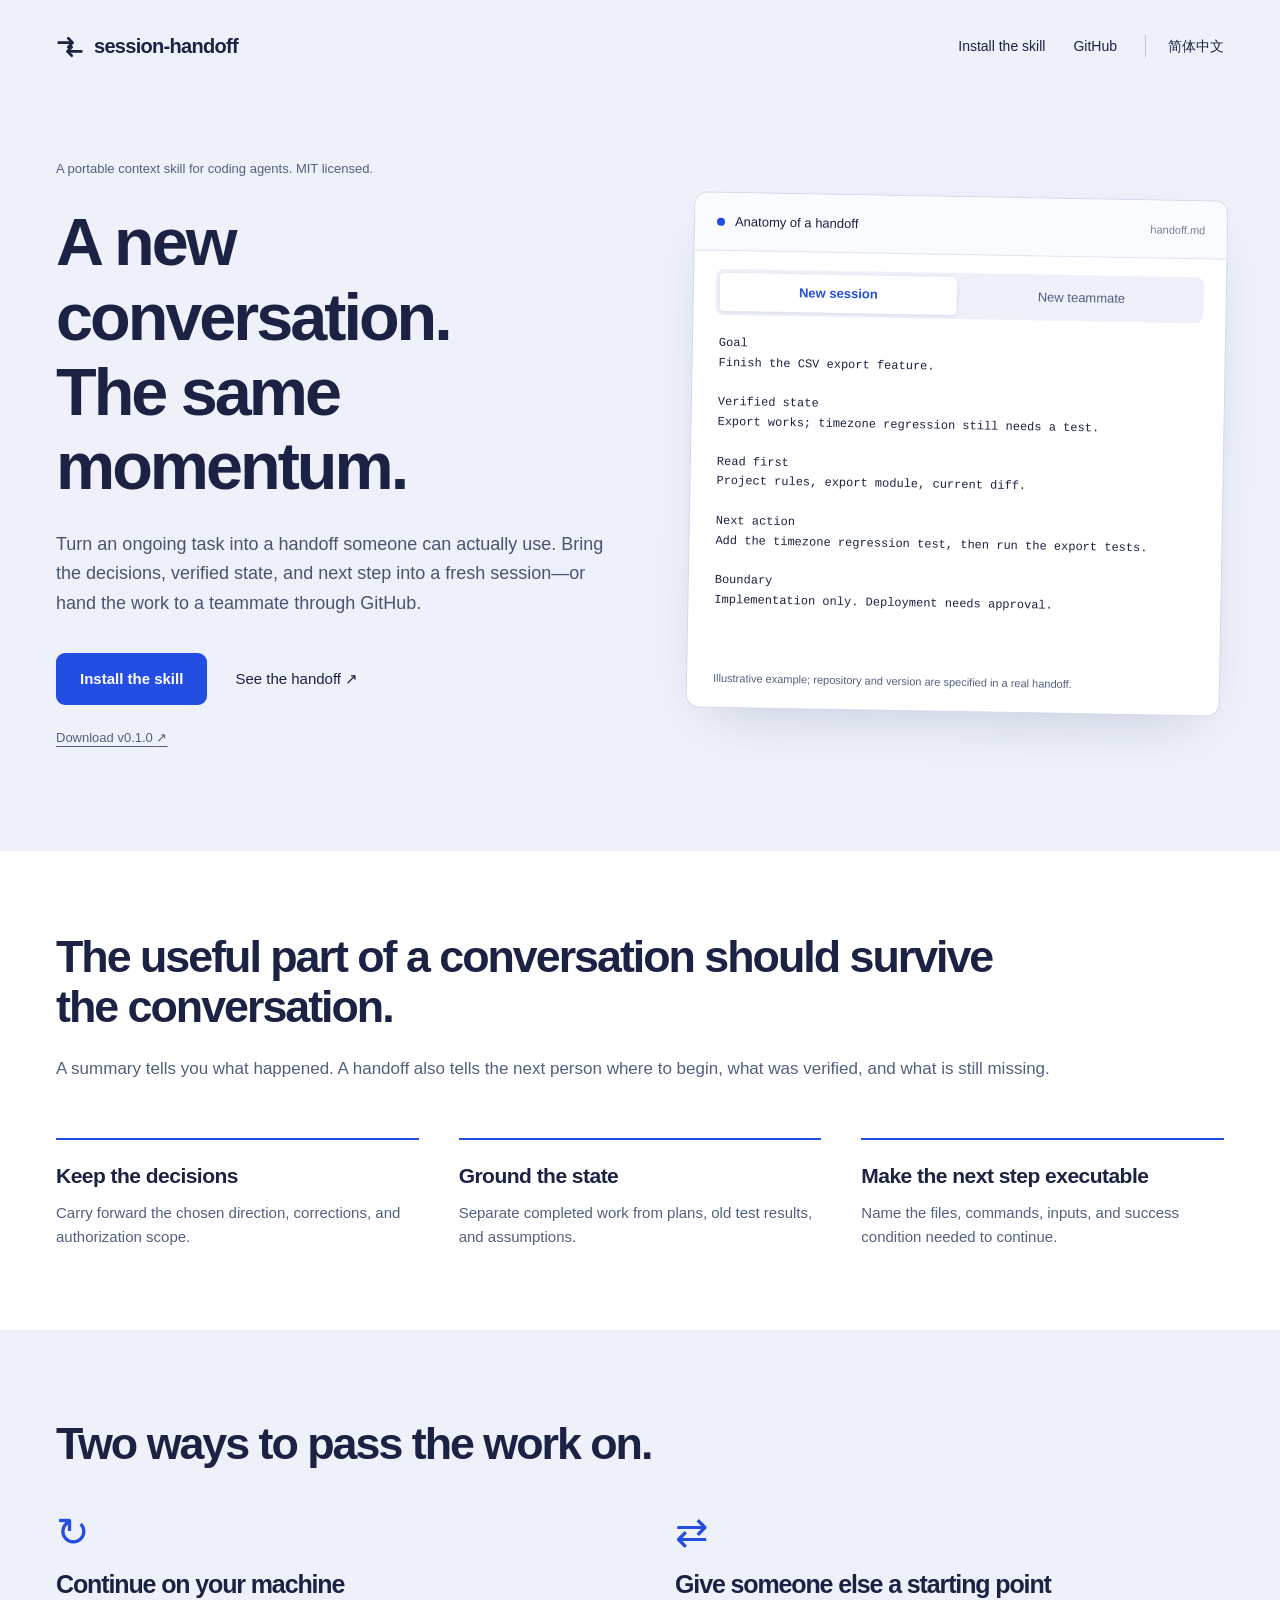
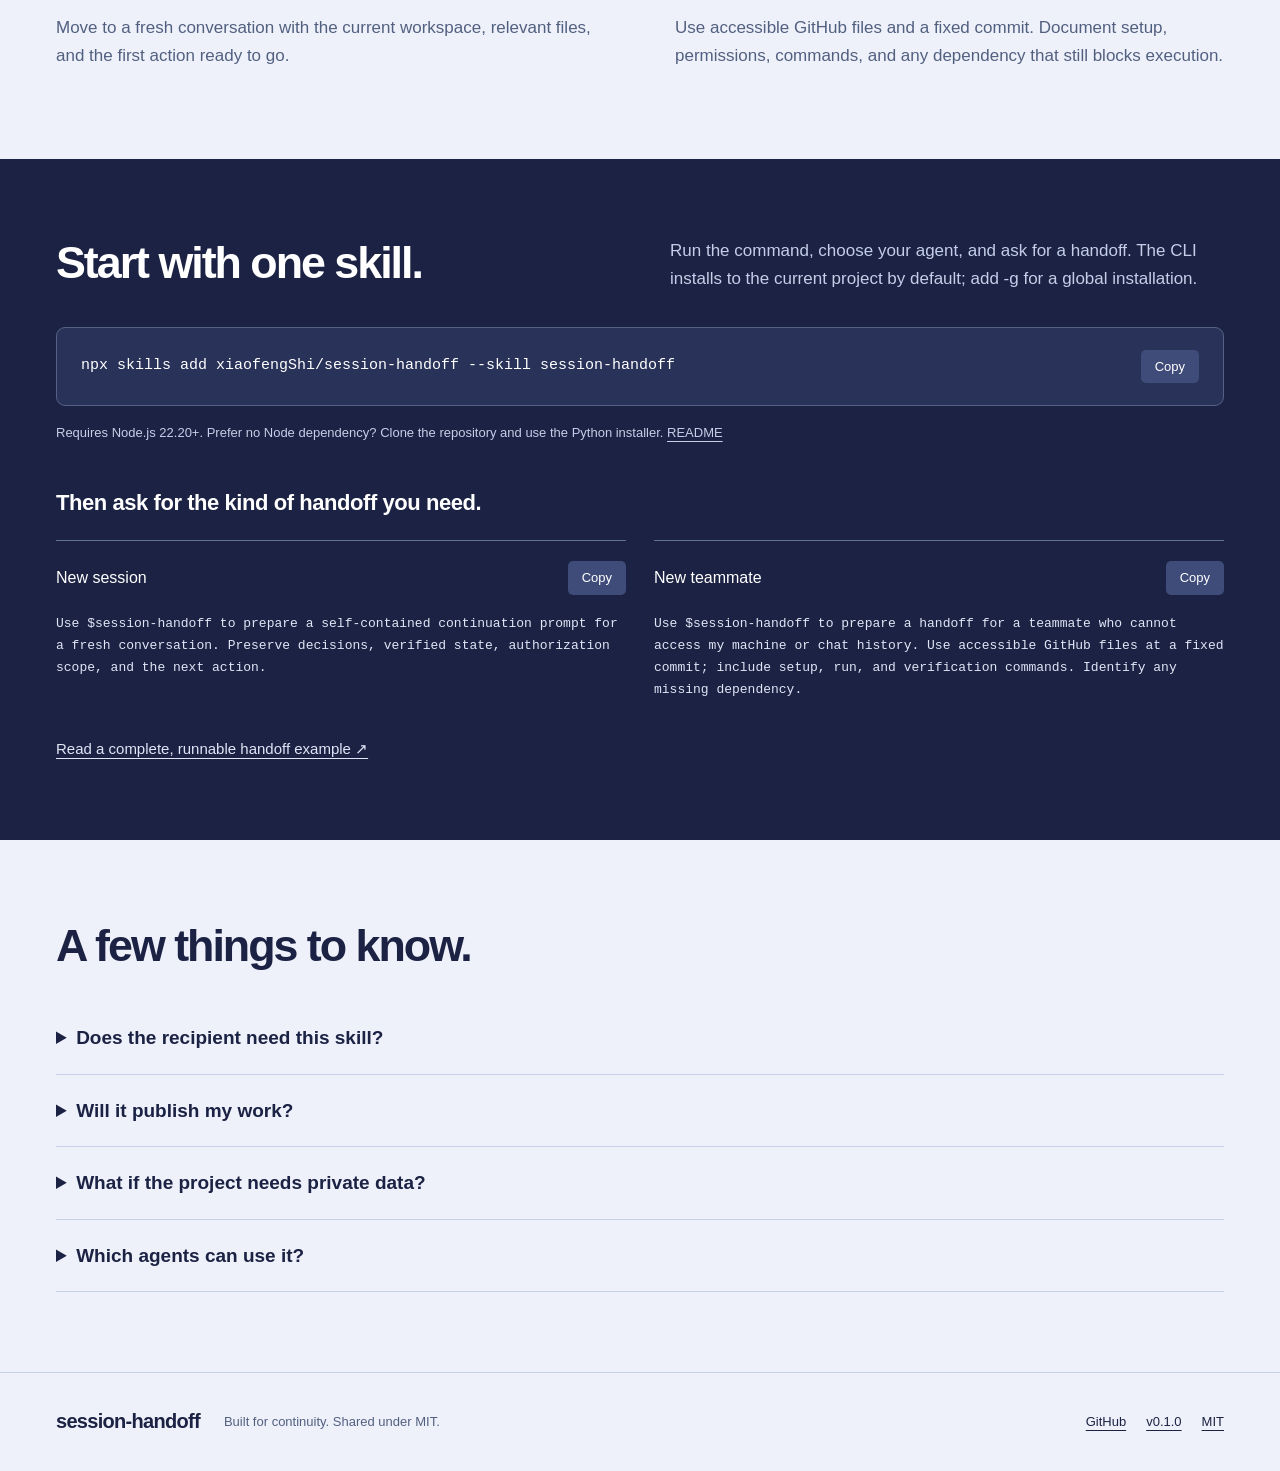
==== docs/index.html @ df15d0a3 "feat: add bilingual launch website and portable installation" ====
<!doctype html>
<html lang="en">
<head>
<meta charset="utf-8"><meta name="viewport" content="width=device-width, initial-scale=1">
<title>session-handoff — Keep the context. Continue the work.</title><meta name="description" content="An open-source agent skill for fresh-session continuation and shareable GitHub handoffs. Keep decisions, evidence, and the next executable step together.">
<link rel="canonical" href="https://xiaofengShi.github.io/session-handoff/"><link rel="alternate" hreflang="en" href="https://xiaofengShi.github.io/session-handoff/"><link rel="alternate" hreflang="zh-CN" href="https://xiaofengShi.github.io/session-handoff/zh/"><link rel="alternate" hreflang="x-default" href="https://xiaofengShi.github.io/session-handoff/">
<meta property="og:type" content="website"><meta property="og:title" content="session-handoff — Keep the context. Continue the work."><meta property="og:description" content="An open-source agent skill for fresh-session continuation and shareable GitHub handoffs. Keep decisions, evidence, and the next executable step together."><meta property="og:url" content="https://xiaofengShi.github.io/session-handoff/"><meta property="og:image" content="https://xiaofengShi.github.io/session-handoff/assets/social.png"><meta property="og:image:width" content="1200"><meta property="og:image:height" content="630"><meta name="twitter:card" content="summary_large_image">
<meta name="theme-color" content="#eef1fa"><link rel="icon" href="assets/favicon.svg" type="image/svg+xml"><link rel="stylesheet" href="assets/style.css"><script src="assets/app.js" defer></script>
<script type="application/ld+json">{"@context": "https://schema.org", "@type": "SoftwareSourceCode", "name": "session-handoff", "description": "An open-source agent skill for fresh-session continuation and shareable GitHub handoffs. Keep decisions, evidence, and the next executable step together.", "codeRepository": "https://github.com/xiaofengShi/session-handoff", "url": "https://xiaofengShi.github.io/session-handoff/", "license": "https://github.com/xiaofengShi/session-handoff/blob/main/LICENSE", "version": "v0.1.0", "inLanguage": "en"}</script>
</head>
<body data-copied="Copied" data-copy-failed="Select and copy the text manually.">
<a class="skip" href="#main">Install the skill</a>
<header class="wrap nav"><a class="brand" href="./" aria-label="session-handoff home"><svg width="28" height="28" viewBox="0 0 32 32" aria-hidden="true"><path d="M3 11h16l-5-5m5 5-5 5M29 21H13l5-5m-5 5 5 5" fill="none" stroke="currentColor" stroke-width="3" stroke-linecap="round" stroke-linejoin="round"/></svg>session-handoff</a><nav aria-label="Primary"><a href="#install">Install the skill</a><a href="https://github.com/xiaofengShi/session-handoff">GitHub</a><a class="language" href="zh/" lang="zh-CN">简体中文</a></nav></header>
<main id="main">
<section class="wrap hero"><div class="hero-copy"><p class="small-note">A portable context skill for coding agents. MIT licensed.</p><h1>A new conversation.<br>The same momentum.</h1><p class="intro">Turn an ongoing task into a handoff someone can actually use. Bring the decisions, verified state, and next step into a fresh session—or hand the work to a teammate through GitHub.</p><div class="actions"><a class="button primary" href="#install">Install the skill</a><a class="text-link" href="#handoff">See the handoff <span aria-hidden="true">↗</span></a></div><a class="release-link" href="https://github.com/xiaofengShi/session-handoff/releases/tag/v0.1.0">Download v0.1.0 <span aria-hidden="true">↗</span></a></div>
<div class="handoff-sheet" id="handoff"><div class="sheet-top"><span class="sheet-dot" aria-hidden="true"></span><span>Anatomy of a handoff</span><span class="sheet-file" aria-hidden="true">handoff.md</span></div><div class="mode-switch" role="group" aria-label="Anatomy of a handoff"><button type="button" data-mode="local" aria-pressed="true">New session</button><button type="button" data-mode="share" aria-pressed="false">New teammate</button></div><pre class="sample" id="sample-local">Goal
Finish the CSV export feature.

Verified state
Export works; timezone regression still needs a test.

Read first
Project rules, export module, current diff.

Next action
Add the timezone regression test, then run the export tests.

Boundary
Implementation only. Deployment needs approval.</pre><pre class="sample" id="sample-share" hidden>Goal
Continue the export feature from a fixed GitHub commit.

Get the work
Repository URL + full commit SHA + relative file paths.

Prepare
Runtime, locked dependencies, inputs, and access requirements.

Run &amp; verify
Exact commands, expected result, and next action.

Open dependency
Recipient must configure their own API credentials.</pre><p class="sheet-note">Illustrative example; repository and version are specified in a real handoff.</p></div></section>
<section class="bridge"><div class="wrap"><h2>The useful part of a conversation should survive the conversation.</h2><p>A summary tells you what happened. A handoff also tells the next person where to begin, what was verified, and what is still missing.</p><div class="features"><article><h3>Keep the decisions</h3><p>Carry forward the chosen direction, corrections, and authorization scope.</p></article><article><h3>Ground the state</h3><p>Separate completed work from plans, old test results, and assumptions.</p></article><article><h3>Make the next step executable</h3><p>Name the files, commands, inputs, and success condition needed to continue.</p></article></div></div></section>
<section class="wrap modes"><h2>Two ways to pass the work on.</h2><div class="mode-columns"><article><div class="mode-symbol" aria-hidden="true">↻</div><h3>Continue on your machine</h3><p>Move to a fresh conversation with the current workspace, relevant files, and the first action ready to go.</p></article><article><div class="mode-symbol" aria-hidden="true">⇄</div><h3>Give someone else a starting point</h3><p>Use accessible GitHub files and a fixed commit. Document setup, permissions, commands, and any dependency that still blocks execution.</p></article></div></section>
<section class="installation" id="install"><div class="wrap"><div class="install-heading"><h2>Start with one skill.</h2><p>Run the command, choose your agent, and ask for a handoff. The CLI installs to the current project by default; add -g for a global installation.</p></div><div class="command"><code id="install-command">npx skills add xiaofengShi/session-handoff --skill session-handoff</code><button type="button" data-copy="install-command">Copy</button></div><p class="install-note">Requires Node.js 22.20+. Prefer no Node dependency? Clone the repository and use the Python installer. <a href="https://github.com/xiaofengShi/session-handoff#manual-codex-installation">README</a></p><h3 class="prompt-heading">Then ask for the kind of handoff you need.</h3><div class="prompts"><article class="prompt-box"><div class="prompt-top"><span>New session</span><button type="button" data-copy="prompt-local">Copy</button></div><pre id="prompt-local">Use $session-handoff to prepare a self-contained continuation prompt for a fresh conversation. Preserve decisions, verified state, authorization scope, and the next action.</pre></article><article class="prompt-box"><div class="prompt-top"><span>New teammate</span><button type="button" data-copy="prompt-share">Copy</button></div><pre id="prompt-share">Use $session-handoff to prepare a handoff for a teammate who cannot access my machine or chat history. Use accessible GitHub files at a fixed commit; include setup, run, and verification commands. Identify any missing dependency.</pre></article></div><a class="example-link" href="https://github.com/xiaofengShi/session-handoff/blob/main/examples/shared-handoff.md">Read a complete, runnable handoff example <span aria-hidden="true">↗</span></a></div></section>
<section class="wrap faq"><h2>A few things to know.</h2><details><summary>Does the recipient need this skill?</summary><p>No. A shared handoff should contain the instructions and accessible source references needed to continue.</p></details><details><summary>Will it publish my work?</summary><p>The handoff workflow requires explicit authorization before publishing, pushing, or changing access. Installing it does not grant that authorization.</p></details><details><summary>What if the project needs private data?</summary><p>The handoff should identify the access requirement or missing dependency. It should never embed credentials or claim a project is runnable while required inputs are unavailable.</p></details><details><summary>Which agents can use it?</summary><p>The package includes Codex metadata and standard SKILL.md instructions. The Skills CLI can install it to supported agents; behavior varies by host. The core instructions are in Chinese and request output in the user’s language.</p></details></section>
</main>
<footer class="wrap"><a class="brand" href="./">session-handoff</a><p>Built for continuity. Shared under MIT.</p><div><a href="https://github.com/xiaofengShi/session-handoff">GitHub</a><a href="https://github.com/xiaofengShi/session-handoff/releases/tag/v0.1.0">v0.1.0</a><a href="https://github.com/xiaofengShi/session-handoff/blob/main/LICENSE">MIT</a></div></footer><p class="sr-only" role="status" aria-live="polite" id="copy-status"></p>
</body></html>
---- docs/assets/style.css ----
*{box-sizing:border-box}html{scroll-behavior:smooth;scroll-padding-top:32px}body{margin:0;background:#eef1fa;color:#1b2243;font-family:"Avenir Next",Avenir,"Segoe UI","PingFang SC",sans-serif;line-height:1.65}a{color:inherit;text-underline-offset:4px}button{font:inherit;cursor:pointer}button,a{-webkit-tap-highlight-color:transparent}a:focus-visible,button:focus-visible,summary:focus-visible{outline:3px solid #244de2;outline-offset:5px}p,h1,h2,h3{margin:0}p,li{overflow-wrap:anywhere}h1,h2,h3{line-height:1.12;letter-spacing:-.045em}h1{font-size:clamp(42px,5.2vw,76px);font-weight:650}h2{font-size:clamp(31px,3.5vw,48px);font-weight:600}h3{font-size:25px;font-weight:600}p{font-size:17px}pre,code{font-family:"SFMono-Regular",Consolas,"Liberation Mono",monospace}pre{margin:0}button{border:0}.wrap{max-width:1280px;padding-inline:56px;margin-inline:auto}.nav{display:flex;align-items:center;justify-content:space-between;gap:24px;padding-top:30px;padding-bottom:30px}.brand{display:inline-flex;align-items:center;gap:10px;font-weight:650;font-size:20px;letter-spacing:-.035em;text-decoration:none;white-space:nowrap}nav{display:flex;align-items:center;gap:28px;font-size:14px}nav a{text-decoration:none}.language{padding-left:22px;border-left:1px solid #bdc6de}.hero{display:grid;grid-template-columns:1.07fr 1fr;gap:62px;align-items:center;padding-top:65px;padding-bottom:100px}.small-note{font-size:13px;color:#526080;margin-bottom:26px}.intro{margin-top:26px;color:#4a5470;font-size:18px}.actions{display:flex;align-items:center;gap:28px;margin-top:34px}.button{display:inline-block;padding:14px 24px;border-radius:9px;font-size:15px;font-weight:650;text-decoration:none}.primary{background:#244de2;color:white}.primary:hover{background:#1c3fbe}.text-link{font-size:15px;text-decoration:none}.release-link{display:inline-block;margin-top:22px;font-size:13px;color:#526080}.handoff-sheet{background:white;border:1px solid #d2d9ec;border-radius:13px;box-shadow:0 24px 60px -28px #4256814d;overflow:hidden;transform:rotate(1deg)}.sheet-top{display:flex;align-items:center;gap:10px;background:#fafbff;padding:18px 22px;border-bottom:1px solid #e0e5f1;font-size:13px}.sheet-dot{width:8px;height:8px;border-radius:50%;background:#244de2}.sheet-file{margin-left:auto;color:#71809b;font-size:11px}.mode-switch{display:flex;gap:6px;margin:18px 22px 14px;padding:4px;background:#eef1fa;border-radius:8px}.mode-switch button{flex:1;padding:8px;background:transparent;border-radius:5px;color:#526080;font-size:13px}.mode-switch button[aria-pressed=true]{background:white;box-shadow:0 1px 4px #1b22431c;color:#244de2;font-weight:650}.sample{padding:5px 26px 18px;font-size:12px;line-height:1.65;white-space:pre-wrap;overflow-wrap:anywhere;min-height:340px}.sheet-note{font-size:11px;color:#526080;margin:0 26px 20px}.bridge{background:white;padding-block:80px}.bridge h2{max-width:950px}.bridge>.wrap>p{margin-top:24px;color:#526080}.features{display:grid;grid-template-columns:repeat(3,minmax(0,1fr));gap:40px;margin-top:55px}.features article{border-top:2px solid #244de2;padding-top:24px}.features h3{font-size:21px;letter-spacing:-.025em}.features p{font-size:15px;color:#526080;margin-top:13px}.modes{padding-block:88px}.mode-columns{display:grid;grid-template-columns:1fr 1fr;gap:70px;margin-top:44px}.mode-symbol{font-size:40px;line-height:1;color:#244de2;margin-bottom:18px}.mode-columns p{color:#526080;margin-top:16px}.installation{background:#1b2243;color:white;padding-block:78px}.install-heading{display:grid;grid-template-columns:1fr 1fr;gap:60px;align-items:start}.install-heading p{color:#c4cee8}.command{display:flex;align-items:center;gap:24px;margin-top:34px;padding:22px 24px;background:#293258;border:1px solid #556184;border-radius:9px}.command code{font-size:15px;overflow-wrap:anywhere;min-width:0;flex:1}.command button,.prompt-top button{color:white;background:#3f4c79;border-radius:5px;padding:6px 14px;font-size:13px;flex-shrink:0}.install-note{font-size:13px;color:#c4cee8;margin-top:16px}.prompt-heading{font-size:22px;margin-top:48px;letter-spacing:-.02em}.prompts{display:grid;grid-template-columns:1fr 1fr;gap:28px;margin-top:24px}.prompt-box{border-top:1px solid #637096;padding-top:20px}.prompt-top{display:flex;align-items:center;justify-content:space-between;gap:16px}.prompt-box pre{font-size:13px;white-space:pre-wrap;overflow-wrap:anywhere;color:#e0e6f6;line-height:1.7;margin-top:18px}.example-link{display:inline-block;margin-top:36px;font-size:15px;color:#e0e6f6}.faq{padding-block:80px}.faq h2{margin-bottom:32px}details{border-bottom:1px solid #c8d1e5;padding-block:20px}summary{cursor:pointer;font-size:19px;font-weight:550}details p{margin-top:15px;color:#526080}footer{border-top:1px solid #c8d1e5;display:flex;align-items:center;flex-wrap:wrap;gap:24px;padding-block:32px}footer p{font-size:13px;color:#526080}footer>div{display:flex;gap:20px;margin-left:auto;font-size:13px}.skip{position:absolute;left:20px;top:-100px;background:white;padding:12px;z-index:10}.skip:focus{top:10px}.sr-only{position:absolute;width:1px;height:1px;overflow:hidden;clip:rect(0,0,0,0)}[hidden]{display:none!important}@media(max-width:1000px){.wrap{padding-inline:32px}.hero{gap:32px}.sheet-file{display:none}.hero{padding-top:40px}.sample{font-size:11px}.actions{gap:18px}}@media(max-width:760px){.wrap{padding-inline:24px}.nav{padding-top:23px;padding-bottom:23px}.brand{font-size:17px;gap:6px}.brand svg{width:22px}nav{gap:16px;font-size:13px}nav>a:first-child{display:none}.language{padding-left:15px}.hero{grid-template-columns:1fr;padding-top:40px;padding-bottom:62px;gap:46px}.hero-copy{max-width:100%}.intro{font-size:17px}.handoff-sheet{transform:none}.sample{font-size:12px;min-height:310px}.bridge,.installation{padding-block:58px}.features{grid-template-columns:1fr;gap:28px;margin-top:36px}.features article{padding-top:20px}.features p{font-size:16px}.modes{padding-block:58px}.mode-columns,.install-heading,.prompts{grid-template-columns:1fr;gap:32px}.mode-columns{margin-top:32px}.command{gap:12px;padding:18px 16px;align-items:flex-start}.command code{font-size:12px}.command button{padding:5px 10px}.faq{padding-block:58px}footer{gap:15px}footer p{flex-basis:100%;order:2}footer>div{gap:16px}.sheet-top{padding-inline:20px}.sample{padding-inline:22px}.sheet-note{margin-inline:22px}}@media(prefers-reduced-motion:reduce){html{scroll-behavior:auto}}@media print{body{background:white;color:black}.nav,button,.actions,.release-link,.language,footer,.mode-switch{display:none}.wrap{max-width:none;padding-inline:0}.hero,.install-heading,.mode-columns,.prompts{display:block}.hero{padding-block:10px}.handoff-sheet{transform:none;box-shadow:none;margin-top:20px}.bridge,.installation,.faq,.modes{background:white;color:black;padding-block:22px}.installation p,.prompt-box pre,.install-note{color:black}.command{background:white;border:1px solid #999}.features{gap:20px}.sample{min-height:0}details{break-inside:avoid}details>p{display:block!important}}

@media(min-width:761px){html[lang="zh-CN"] h1{font-size:clamp(38px,3.6vw,52px)}}
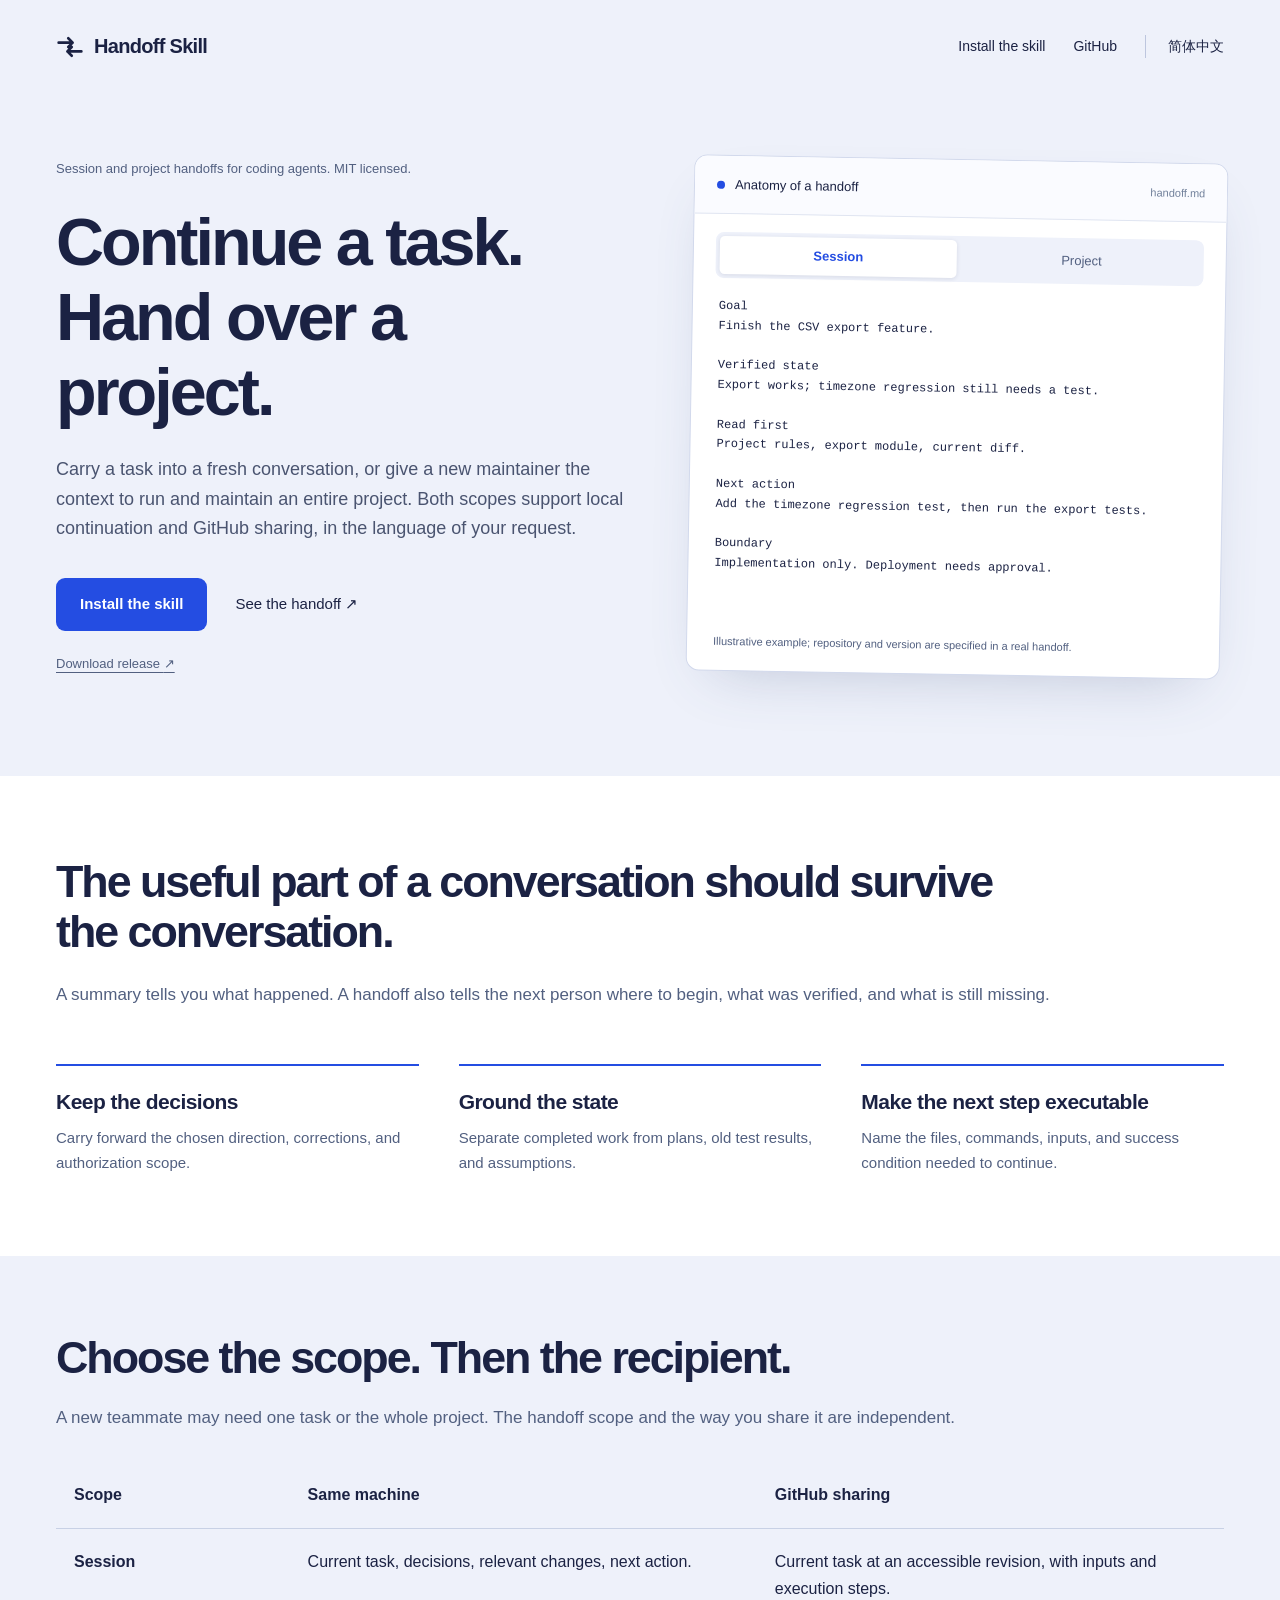
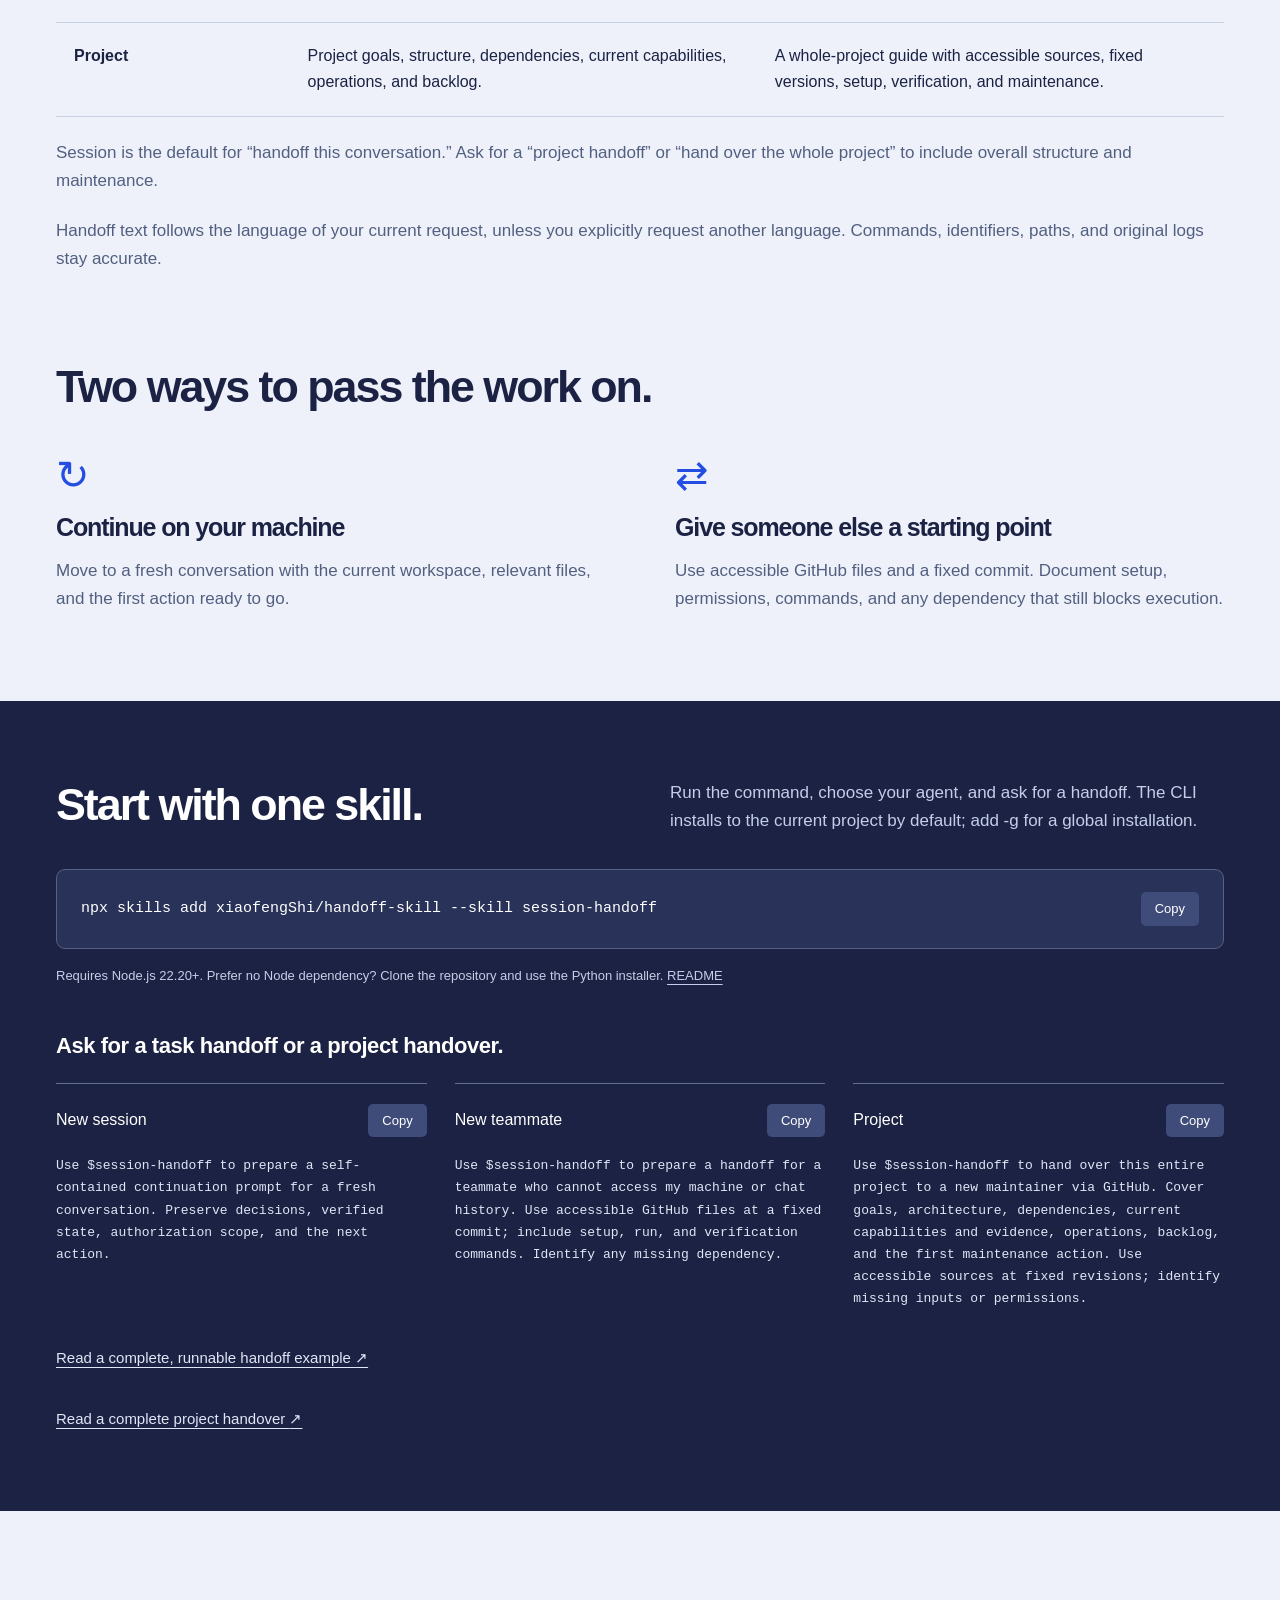
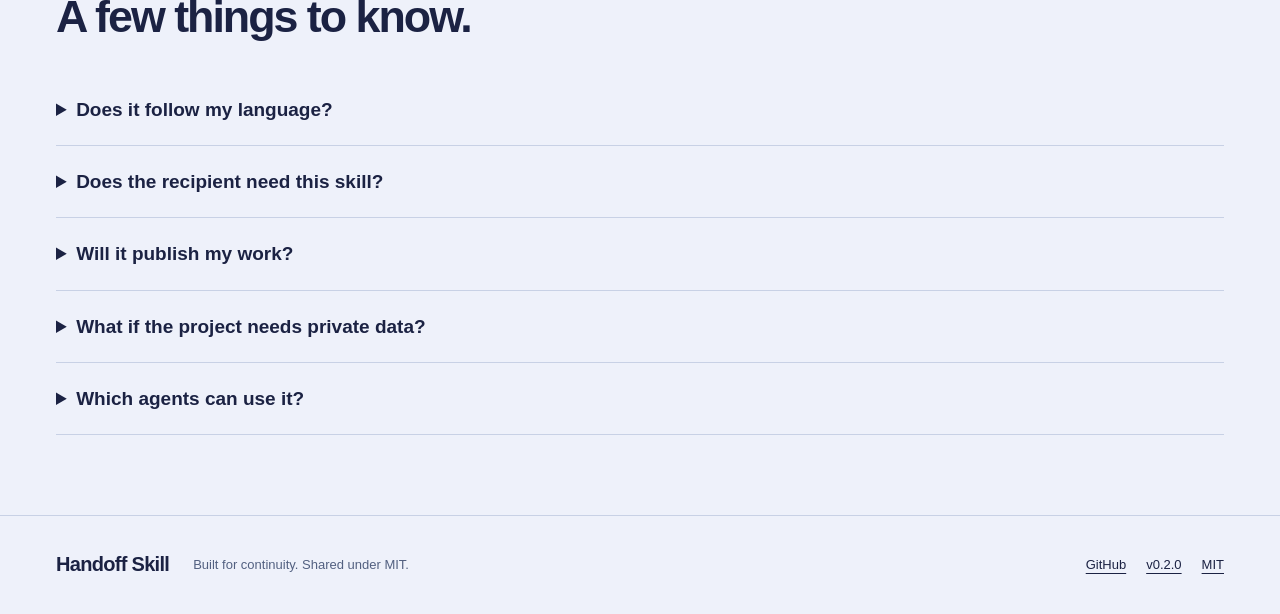
==== commit 0127b54e: "feat: support project handoffs and match the request language" ====
--- a/docs/index.html
+++ b/docs/index.html
@@ -1,19 +1,82 @@
 <!doctype html>
 <html lang="en">
-<head>
-<meta charset="utf-8"><meta name="viewport" content="width=device-width, initial-scale=1">
-<title>session-handoff — Keep the context. Continue the work.</title><meta name="description" content="An open-source agent skill for fresh-session continuation and shareable GitHub handoffs. Keep decisions, evidence, and the next executable step together.">
-<link rel="canonical" href="https://xiaofengShi.github.io/session-handoff/"><link rel="alternate" hreflang="en" href="https://xiaofengShi.github.io/session-handoff/"><link rel="alternate" hreflang="zh-CN" href="https://xiaofengShi.github.io/session-handoff/zh/"><link rel="alternate" hreflang="x-default" href="https://xiaofengShi.github.io/session-handoff/">
-<meta property="og:type" content="website"><meta property="og:title" content="session-handoff — Keep the context. Continue the work."><meta property="og:description" content="An open-source agent skill for fresh-session continuation and shareable GitHub handoffs. Keep decisions, evidence, and the next executable step together."><meta property="og:url" content="https://xiaofengShi.github.io/session-handoff/"><meta property="og:image" content="https://xiaofengShi.github.io/session-handoff/assets/social.png"><meta property="og:image:width" content="1200"><meta property="og:image:height" content="630"><meta name="twitter:card" content="summary_large_image">
-<meta name="theme-color" content="#eef1fa"><link rel="icon" href="assets/favicon.svg" type="image/svg+xml"><link rel="stylesheet" href="assets/style.css"><script src="assets/app.js" defer></script>
-<script type="application/ld+json">{"@context": "https://schema.org", "@type": "SoftwareSourceCode", "name": "session-handoff", "description": "An open-source agent skill for fresh-session continuation and shareable GitHub handoffs. Keep decisions, evidence, and the next executable step together.", "codeRepository": "https://github.com/xiaofengShi/session-handoff", "url": "https://xiaofengShi.github.io/session-handoff/", "license": "https://github.com/xiaofengShi/session-handoff/blob/main/LICENSE", "version": "v0.1.0", "inLanguage": "en"}</script>
-</head>
-<body data-copied="Copied" data-copy-failed="Select and copy the text manually.">
-<a class="skip" href="#main">Install the skill</a>
-<header class="wrap nav"><a class="brand" href="./" aria-label="session-handoff home"><svg width="28" height="28" viewBox="0 0 32 32" aria-hidden="true"><path d="M3 11h16l-5-5m5 5-5 5M29 21H13l5-5m-5 5 5 5" fill="none" stroke="currentColor" stroke-width="3" stroke-linecap="round" stroke-linejoin="round"/></svg>session-handoff</a><nav aria-label="Primary"><a href="#install">Install the skill</a><a href="https://github.com/xiaofengShi/session-handoff">GitHub</a><a class="language" href="zh/" lang="zh-CN">简体中文</a></nav></header>
-<main id="main">
-<section class="wrap hero"><div class="hero-copy"><p class="small-note">A portable context skill for coding agents. MIT licensed.</p><h1>A new conversation.<br>The same momentum.</h1><p class="intro">Turn an ongoing task into a handoff someone can actually use. Bring the decisions, verified state, and next step into a fresh session—or hand the work to a teammate through GitHub.</p><div class="actions"><a class="button primary" href="#install">Install the skill</a><a class="text-link" href="#handoff">See the handoff <span aria-hidden="true">↗</span></a></div><a class="release-link" href="https://github.com/xiaofengShi/session-handoff/releases/tag/v0.1.0">Download v0.1.0 <span aria-hidden="true">↗</span></a></div>
-<div class="handoff-sheet" id="handoff"><div class="sheet-top"><span class="sheet-dot" aria-hidden="true"></span><span>Anatomy of a handoff</span><span class="sheet-file" aria-hidden="true">handoff.md</span></div><div class="mode-switch" role="group" aria-label="Anatomy of a handoff"><button type="button" data-mode="local" aria-pressed="true">New session</button><button type="button" data-mode="share" aria-pressed="false">New teammate</button></div><pre class="sample" id="sample-local">Goal
+  <head>
+    <meta charset="utf-8" />
+    <meta name="viewport" content="width=device-width, initial-scale=1" />
+    <title>Handoff Skill — Keep the context. Continue the work.</title>
+    <meta name="description" content="An open-source skill for session continuation and whole-project handovers. Preserve decisions, architecture, dependencies, verified state, and maintenance steps—in the user’s language." />
+    <link rel="canonical" href="https://xiaofengshi.github.io/handoff-skill/" />
+    <link rel="alternate" hreflang="en" href="https://xiaofengshi.github.io/handoff-skill/" />
+    <link rel="alternate" hreflang="zh-CN" href="https://xiaofengshi.github.io/handoff-skill/zh/" />
+    <link rel="alternate" hreflang="x-default" href="https://xiaofengshi.github.io/handoff-skill/" />
+    <meta property="og:type" content="website" />
+    <meta property="og:title" content="Handoff Skill — Keep the context. Continue the work." />
+    <meta property="og:description" content="An open-source skill for session continuation and whole-project handovers. Preserve decisions, architecture, dependencies, verified state, and maintenance steps—in the user’s language." />
+    <meta property="og:url" content="https://xiaofengshi.github.io/handoff-skill/" />
+    <meta property="og:image" content="https://xiaofengshi.github.io/handoff-skill/assets/social.png" />
+    <meta property="og:image:width" content="1200" />
+    <meta property="og:image:height" content="630" />
+    <meta name="twitter:card" content="summary_large_image" />
+    <meta name="theme-color" content="#eef1fa" />
+    <link rel="icon" href="assets/favicon.svg" type="image/svg+xml" />
+    <link rel="stylesheet" href="assets/style.css" />
+    <script src="assets/app.js" defer></script>
+    <script type="application/ld+json">
+      {"@context": "https://schema.org", "@type": "SoftwareSourceCode", "name": "session-handoff", "description": "An open-source skill for session continuation and whole-project handovers. Preserve decisions, architecture, dependencies, verified state, and maintenance steps—in the user’s language.", "codeRepository": "https://github.com/xiaofengShi/handoff-skill", "url": "https://xiaofengshi.github.io/handoff-skill/", "license": "https://github.com/xiaofengShi/handoff-skill/blob/main/LICENSE", "version": "v0.2.0", "inLanguage": "en"}
+    </script>
+  </head>
+  <body data-copied="Copied" data-copy-failed="Select and copy the text manually.">
+    <a class="skip" href="#main">Install the skill</a>
+    <header class="wrap nav">
+      <a class="brand" href="./" aria-label="Handoff Skill home"
+        ><svg width="28" height="28" viewBox="0 0 32 32" aria-hidden="true">
+          <path
+            d="M3 11h16l-5-5m5 5-5 5M29 21H13l5-5m-5 5 5 5"
+            fill="none"
+            stroke="currentColor"
+            stroke-width="3"
+            stroke-linecap="round"
+            stroke-linejoin="round"
+          /></svg
+        >Handoff Skill</a
+      >
+      <nav aria-label="Primary">
+        <a href="#install">Install the skill</a><a href="https://github.com/xiaofengShi/handoff-skill">GitHub</a
+        ><a class="language" href="zh/" lang="zh-CN"
+          >简体中文</a
+        >
+      </nav>
+    </header>
+    <main id="main">
+      <section class="wrap hero">
+        <div class="hero-copy">
+          <p class="small-note">Session and project handoffs for coding agents. MIT licensed.</p>
+          <h1>Continue a task.<br>Hand over a project.</h1>
+          <p class="intro">Carry a task into a fresh conversation, or give a new maintainer the context to run and maintain an entire project. Both scopes support local continuation and GitHub sharing, in the language of your request.</p>
+          <div class="actions">
+            <a class="button primary" href="#install">Install the skill</a
+            ><a class="text-link" href="#handoff"
+              >See the handoff <span aria-hidden="true">↗</span></a
+            >
+          </div>
+          <a class="release-link" href="https://github.com/xiaofengShi/handoff-skill/releases/tag/v0.2.0"
+            >Download release <span aria-hidden="true">↗</span></a
+          >
+        </div>
+        <div class="handoff-sheet" id="handoff">
+          <div class="sheet-top">
+            <span class="sheet-dot" aria-hidden="true"></span
+            ><span>Anatomy of a handoff</span
+            ><span class="sheet-file" aria-hidden="true">handoff.md</span>
+          </div>
+          <div class="mode-switch" role="group" aria-label="Anatomy of a handoff">
+            <button type="button" data-mode="session" aria-pressed="true">
+              Session</button
+            ><button type="button" data-mode="project" aria-pressed="false">
+              Project
+            </button>
+          </div>
+          <pre class="sample" id="sample-session">Goal
 Finish the CSV export feature.
 
 Verified state
@@ -26,24 +89,119 @@
 Add the timezone regression test, then run the export tests.
 
 Boundary
-Implementation only. Deployment needs approval.</pre><pre class="sample" id="sample-share" hidden>Goal
-Continue the export feature from a fixed GitHub commit.
-
-Get the work
-Repository URL + full commit SHA + relative file paths.
-
-Prepare
-Runtime, locked dependencies, inputs, and access requirements.
-
-Run &amp; verify
-Exact commands, expected result, and next action.
-
-Open dependency
-Recipient must configure their own API credentials.</pre><p class="sheet-note">Illustrative example; repository and version are specified in a real handoff.</p></div></section>
-<section class="bridge"><div class="wrap"><h2>The useful part of a conversation should survive the conversation.</h2><p>A summary tells you what happened. A handoff also tells the next person where to begin, what was verified, and what is still missing.</p><div class="features"><article><h3>Keep the decisions</h3><p>Carry forward the chosen direction, corrections, and authorization scope.</p></article><article><h3>Ground the state</h3><p>Separate completed work from plans, old test results, and assumptions.</p></article><article><h3>Make the next step executable</h3><p>Name the files, commands, inputs, and success condition needed to continue.</p></article></div></div></section>
-<section class="wrap modes"><h2>Two ways to pass the work on.</h2><div class="mode-columns"><article><div class="mode-symbol" aria-hidden="true">↻</div><h3>Continue on your machine</h3><p>Move to a fresh conversation with the current workspace, relevant files, and the first action ready to go.</p></article><article><div class="mode-symbol" aria-hidden="true">⇄</div><h3>Give someone else a starting point</h3><p>Use accessible GitHub files and a fixed commit. Document setup, permissions, commands, and any dependency that still blocks execution.</p></article></div></section>
-<section class="installation" id="install"><div class="wrap"><div class="install-heading"><h2>Start with one skill.</h2><p>Run the command, choose your agent, and ask for a handoff. The CLI installs to the current project by default; add -g for a global installation.</p></div><div class="command"><code id="install-command">npx skills add xiaofengShi/session-handoff --skill session-handoff</code><button type="button" data-copy="install-command">Copy</button></div><p class="install-note">Requires Node.js 22.20+. Prefer no Node dependency? Clone the repository and use the Python installer. <a href="https://github.com/xiaofengShi/session-handoff#manual-codex-installation">README</a></p><h3 class="prompt-heading">Then ask for the kind of handoff you need.</h3><div class="prompts"><article class="prompt-box"><div class="prompt-top"><span>New session</span><button type="button" data-copy="prompt-local">Copy</button></div><pre id="prompt-local">Use $session-handoff to prepare a self-contained continuation prompt for a fresh conversation. Preserve decisions, verified state, authorization scope, and the next action.</pre></article><article class="prompt-box"><div class="prompt-top"><span>New teammate</span><button type="button" data-copy="prompt-share">Copy</button></div><pre id="prompt-share">Use $session-handoff to prepare a handoff for a teammate who cannot access my machine or chat history. Use accessible GitHub files at a fixed commit; include setup, run, and verification commands. Identify any missing dependency.</pre></article></div><a class="example-link" href="https://github.com/xiaofengShi/session-handoff/blob/main/examples/shared-handoff.md">Read a complete, runnable handoff example <span aria-hidden="true">↗</span></a></div></section>
-<section class="wrap faq"><h2>A few things to know.</h2><details><summary>Does the recipient need this skill?</summary><p>No. A shared handoff should contain the instructions and accessible source references needed to continue.</p></details><details><summary>Will it publish my work?</summary><p>The handoff workflow requires explicit authorization before publishing, pushing, or changing access. Installing it does not grant that authorization.</p></details><details><summary>What if the project needs private data?</summary><p>The handoff should identify the access requirement or missing dependency. It should never embed credentials or claim a project is runnable while required inputs are unavailable.</p></details><details><summary>Which agents can use it?</summary><p>The package includes Codex metadata and standard SKILL.md instructions. The Skills CLI can install it to supported agents; behavior varies by host. The core instructions are in Chinese and request output in the user’s language.</p></details></section>
-</main>
-<footer class="wrap"><a class="brand" href="./">session-handoff</a><p>Built for continuity. Shared under MIT.</p><div><a href="https://github.com/xiaofengShi/session-handoff">GitHub</a><a href="https://github.com/xiaofengShi/session-handoff/releases/tag/v0.1.0">v0.1.0</a><a href="https://github.com/xiaofengShi/session-handoff/blob/main/LICENSE">MIT</a></div></footer><p class="sr-only" role="status" aria-live="polite" id="copy-status"></p>
-</body></html>
+Implementation only. Deployment needs approval.</pre>
+          <pre class="sample" id="sample-project" hidden>Project
+A CSV export service, including API and background worker.
+
+Map &amp; dependencies
+Entry points, module roles, runtime, data, and services.
+
+Current capabilities
+Working paths, verified versions, gaps, and unfinished work.
+
+Operate &amp; maintain
+Build, tests, CI, logs, deployment and recovery references.
+
+Take over
+Access requirements, priority backlog, first maintenance action.</pre>
+          <p class="sheet-note">Illustrative example; repository and version are specified in a real handoff.</p>
+        </div>
+      </section>
+      <section class="bridge">
+        <div class="wrap">
+          <h2>The useful part of a conversation should survive the conversation.</h2>
+          <p>A summary tells you what happened. A handoff also tells the next person where to begin, what was verified, and what is still missing.</p>
+          <div class="features"><article><h3>Keep the decisions</h3><p>Carry forward the chosen direction, corrections, and authorization scope.</p></article><article><h3>Ground the state</h3><p>Separate completed work from plans, old test results, and assumptions.</p></article><article><h3>Make the next step executable</h3><p>Name the files, commands, inputs, and success condition needed to continue.</p></article></div>
+        </div>
+      </section>
+      <section class="wrap scopes">
+        <h2>Choose the scope. Then the recipient.</h2>
+        <p>A new teammate may need one task or the whole project. The handoff scope and the way you share it are independent.</p>
+        <div class="scope-table">
+          <table>
+            <thead>
+              <tr>
+                <th scope="col">Scope</th>
+                <th scope="col">Same machine</th>
+                <th scope="col">GitHub sharing</th>
+              </tr>
+            </thead>
+            <tbody>
+              <tr>
+                <th scope="row">Session</th>
+                <td>Current task, decisions, relevant changes, next action.</td>
+                <td>Current task at an accessible revision, with inputs and execution steps.</td>
+              </tr>
+              <tr>
+                <th scope="row">Project</th>
+                <td>Project goals, structure, dependencies, current capabilities, operations, and backlog.</td>
+                <td>A whole-project guide with accessible sources, fixed versions, setup, verification, and maintenance.</td>
+              </tr>
+            </tbody>
+          </table>
+        </div>
+        <p>Session is the default for “handoff this conversation.” Ask for a “project handoff” or “hand over the whole project” to include overall structure and maintenance.</p>
+        <p>Handoff text follows the language of your current request, unless you explicitly request another language. Commands, identifiers, paths, and original logs stay accurate.</p>
+      </section>
+      <section class="wrap modes">
+        <h2>Two ways to pass the work on.</h2>
+        <div class="mode-columns">
+          <article>
+            <div class="mode-symbol" aria-hidden="true">↻</div>
+            <h3>Continue on your machine</h3>
+            <p>Move to a fresh conversation with the current workspace, relevant files, and the first action ready to go.</p>
+          </article>
+          <article>
+            <div class="mode-symbol" aria-hidden="true">⇄</div>
+            <h3>Give someone else a starting point</h3>
+            <p>Use accessible GitHub files and a fixed commit. Document setup, permissions, commands, and any dependency that still blocks execution.</p>
+          </article>
+        </div>
+      </section>
+      <section class="installation" id="install">
+        <div class="wrap">
+          <div class="install-heading">
+            <h2>Start with one skill.</h2>
+            <p>Run the command, choose your agent, and ask for a handoff. The CLI installs to the current project by default; add -g for a global installation.</p>
+          </div>
+          <div class="command">
+            <code id="install-command">npx skills add xiaofengShi/handoff-skill --skill session-handoff</code
+            ><button type="button" data-copy="install-command">Copy</button>
+          </div>
+          <p class="install-note">
+            Requires Node.js 22.20+. Prefer no Node dependency? Clone the repository and use the Python installer. <a href="https://github.com/xiaofengShi/handoff-skill#manual-codex-installation">README</a>
+          </p>
+          <h3 class="prompt-heading">Ask for a task handoff or a project handover.</h3>
+          <div class="prompts"><article class="prompt-box"><div class="prompt-top"><span>New session</span><button type="button" data-copy="prompt-local">Copy</button></div><pre id="prompt-local">Use $session-handoff to prepare a self-contained continuation prompt for a fresh conversation. Preserve decisions, verified state, authorization scope, and the next action.</pre></article><article class="prompt-box"><div class="prompt-top"><span>New teammate</span><button type="button" data-copy="prompt-share">Copy</button></div><pre id="prompt-share">Use $session-handoff to prepare a handoff for a teammate who cannot access my machine or chat history. Use accessible GitHub files at a fixed commit; include setup, run, and verification commands. Identify any missing dependency.</pre></article><article class="prompt-box"><div class="prompt-top"><span>Project</span><button type="button" data-copy="prompt-project">Copy</button></div><pre id="prompt-project">Use $session-handoff to hand over this entire project to a new maintainer via GitHub. Cover goals, architecture, dependencies, current capabilities and evidence, operations, backlog, and the first maintenance action. Use accessible sources at fixed revisions; identify missing inputs or permissions.</pre></article></div>
+          <a
+            class="example-link"
+            href="https://github.com/xiaofengShi/handoff-skill/blob/main/examples/shared-handoff.md"
+            >Read a complete, runnable handoff example <span aria-hidden="true">↗</span></a
+          >
+          <p>
+            <a
+              class="example-link"
+              href="https://github.com/xiaofengShi/handoff-skill/blob/main/examples/project-handoff.md"
+              >Read a complete project handover <span aria-hidden="true">↗</span></a
+            >
+          </p>
+        </div>
+      </section>
+
+      <section class="wrap faq">
+        <h2>A few things to know.</h2>
+        <details><summary>Does it follow my language?</summary><p>Yes. Handoff prose follows your current request’s language, or your explicit output-language instruction. Commands, paths, identifiers, and source logs are preserved. This also applies when editing handoff text.</p></details><details><summary>Does the recipient need this skill?</summary><p>No. A shared handoff should contain the instructions and accessible source references needed to continue.</p></details><details><summary>Will it publish my work?</summary><p>The handoff workflow requires explicit authorization before publishing, pushing, or changing access. Installing it does not grant that authorization.</p></details><details><summary>What if the project needs private data?</summary><p>The handoff should identify the access requirement or missing dependency. It should never embed credentials or claim a project is runnable while required inputs are unavailable.</p></details><details><summary>Which agents can use it?</summary><p>The package includes Codex metadata and standard SKILL.md instructions. The Skills CLI can install it to supported agents; behavior varies by host. The core instructions are in Chinese and request output in the user’s language.</p></details>
+      </section>
+    </main>
+    <footer class="wrap">
+      <a class="brand" href="./">Handoff Skill</a>
+      <p>Built for continuity. Shared under MIT.</p>
+      <div>
+        <a href="https://github.com/xiaofengShi/handoff-skill">GitHub</a
+        ><a href="https://github.com/xiaofengShi/handoff-skill/releases/tag/v0.2.0">v0.2.0</a
+        ><a href="https://github.com/xiaofengShi/handoff-skill/blob/main/LICENSE">MIT</a>
+      </div>
+    </footer>
+    <p class="sr-only" role="status" aria-live="polite" id="copy-status"></p>
+  </body>
+</html>
--- a/docs/assets/style.css
+++ b/docs/assets/style.css
@@ -1,3 +1,653 @@
-*{box-sizing:border-box}html{scroll-behavior:smooth;scroll-padding-top:32px}body{margin:0;background:#eef1fa;color:#1b2243;font-family:"Avenir Next",Avenir,"Segoe UI","PingFang SC",sans-serif;line-height:1.65}a{color:inherit;text-underline-offset:4px}button{font:inherit;cursor:pointer}button,a{-webkit-tap-highlight-color:transparent}a:focus-visible,button:focus-visible,summary:focus-visible{outline:3px solid #244de2;outline-offset:5px}p,h1,h2,h3{margin:0}p,li{overflow-wrap:anywhere}h1,h2,h3{line-height:1.12;letter-spacing:-.045em}h1{font-size:clamp(42px,5.2vw,76px);font-weight:650}h2{font-size:clamp(31px,3.5vw,48px);font-weight:600}h3{font-size:25px;font-weight:600}p{font-size:17px}pre,code{font-family:"SFMono-Regular",Consolas,"Liberation Mono",monospace}pre{margin:0}button{border:0}.wrap{max-width:1280px;padding-inline:56px;margin-inline:auto}.nav{display:flex;align-items:center;justify-content:space-between;gap:24px;padding-top:30px;padding-bottom:30px}.brand{display:inline-flex;align-items:center;gap:10px;font-weight:650;font-size:20px;letter-spacing:-.035em;text-decoration:none;white-space:nowrap}nav{display:flex;align-items:center;gap:28px;font-size:14px}nav a{text-decoration:none}.language{padding-left:22px;border-left:1px solid #bdc6de}.hero{display:grid;grid-template-columns:1.07fr 1fr;gap:62px;align-items:center;padding-top:65px;padding-bottom:100px}.small-note{font-size:13px;color:#526080;margin-bottom:26px}.intro{margin-top:26px;color:#4a5470;font-size:18px}.actions{display:flex;align-items:center;gap:28px;margin-top:34px}.button{display:inline-block;padding:14px 24px;border-radius:9px;font-size:15px;font-weight:650;text-decoration:none}.primary{background:#244de2;color:white}.primary:hover{background:#1c3fbe}.text-link{font-size:15px;text-decoration:none}.release-link{display:inline-block;margin-top:22px;font-size:13px;color:#526080}.handoff-sheet{background:white;border:1px solid #d2d9ec;border-radius:13px;box-shadow:0 24px 60px -28px #4256814d;overflow:hidden;transform:rotate(1deg)}.sheet-top{display:flex;align-items:center;gap:10px;background:#fafbff;padding:18px 22px;border-bottom:1px solid #e0e5f1;font-size:13px}.sheet-dot{width:8px;height:8px;border-radius:50%;background:#244de2}.sheet-file{margin-left:auto;color:#71809b;font-size:11px}.mode-switch{display:flex;gap:6px;margin:18px 22px 14px;padding:4px;background:#eef1fa;border-radius:8px}.mode-switch button{flex:1;padding:8px;background:transparent;border-radius:5px;color:#526080;font-size:13px}.mode-switch button[aria-pressed=true]{background:white;box-shadow:0 1px 4px #1b22431c;color:#244de2;font-weight:650}.sample{padding:5px 26px 18px;font-size:12px;line-height:1.65;white-space:pre-wrap;overflow-wrap:anywhere;min-height:340px}.sheet-note{font-size:11px;color:#526080;margin:0 26px 20px}.bridge{background:white;padding-block:80px}.bridge h2{max-width:950px}.bridge>.wrap>p{margin-top:24px;color:#526080}.features{display:grid;grid-template-columns:repeat(3,minmax(0,1fr));gap:40px;margin-top:55px}.features article{border-top:2px solid #244de2;padding-top:24px}.features h3{font-size:21px;letter-spacing:-.025em}.features p{font-size:15px;color:#526080;margin-top:13px}.modes{padding-block:88px}.mode-columns{display:grid;grid-template-columns:1fr 1fr;gap:70px;margin-top:44px}.mode-symbol{font-size:40px;line-height:1;color:#244de2;margin-bottom:18px}.mode-columns p{color:#526080;margin-top:16px}.installation{background:#1b2243;color:white;padding-block:78px}.install-heading{display:grid;grid-template-columns:1fr 1fr;gap:60px;align-items:start}.install-heading p{color:#c4cee8}.command{display:flex;align-items:center;gap:24px;margin-top:34px;padding:22px 24px;background:#293258;border:1px solid #556184;border-radius:9px}.command code{font-size:15px;overflow-wrap:anywhere;min-width:0;flex:1}.command button,.prompt-top button{color:white;background:#3f4c79;border-radius:5px;padding:6px 14px;font-size:13px;flex-shrink:0}.install-note{font-size:13px;color:#c4cee8;margin-top:16px}.prompt-heading{font-size:22px;margin-top:48px;letter-spacing:-.02em}.prompts{display:grid;grid-template-columns:1fr 1fr;gap:28px;margin-top:24px}.prompt-box{border-top:1px solid #637096;padding-top:20px}.prompt-top{display:flex;align-items:center;justify-content:space-between;gap:16px}.prompt-box pre{font-size:13px;white-space:pre-wrap;overflow-wrap:anywhere;color:#e0e6f6;line-height:1.7;margin-top:18px}.example-link{display:inline-block;margin-top:36px;font-size:15px;color:#e0e6f6}.faq{padding-block:80px}.faq h2{margin-bottom:32px}details{border-bottom:1px solid #c8d1e5;padding-block:20px}summary{cursor:pointer;font-size:19px;font-weight:550}details p{margin-top:15px;color:#526080}footer{border-top:1px solid #c8d1e5;display:flex;align-items:center;flex-wrap:wrap;gap:24px;padding-block:32px}footer p{font-size:13px;color:#526080}footer>div{display:flex;gap:20px;margin-left:auto;font-size:13px}.skip{position:absolute;left:20px;top:-100px;background:white;padding:12px;z-index:10}.skip:focus{top:10px}.sr-only{position:absolute;width:1px;height:1px;overflow:hidden;clip:rect(0,0,0,0)}[hidden]{display:none!important}@media(max-width:1000px){.wrap{padding-inline:32px}.hero{gap:32px}.sheet-file{display:none}.hero{padding-top:40px}.sample{font-size:11px}.actions{gap:18px}}@media(max-width:760px){.wrap{padding-inline:24px}.nav{padding-top:23px;padding-bottom:23px}.brand{font-size:17px;gap:6px}.brand svg{width:22px}nav{gap:16px;font-size:13px}nav>a:first-child{display:none}.language{padding-left:15px}.hero{grid-template-columns:1fr;padding-top:40px;padding-bottom:62px;gap:46px}.hero-copy{max-width:100%}.intro{font-size:17px}.handoff-sheet{transform:none}.sample{font-size:12px;min-height:310px}.bridge,.installation{padding-block:58px}.features{grid-template-columns:1fr;gap:28px;margin-top:36px}.features article{padding-top:20px}.features p{font-size:16px}.modes{padding-block:58px}.mode-columns,.install-heading,.prompts{grid-template-columns:1fr;gap:32px}.mode-columns{margin-top:32px}.command{gap:12px;padding:18px 16px;align-items:flex-start}.command code{font-size:12px}.command button{padding:5px 10px}.faq{padding-block:58px}footer{gap:15px}footer p{flex-basis:100%;order:2}footer>div{gap:16px}.sheet-top{padding-inline:20px}.sample{padding-inline:22px}.sheet-note{margin-inline:22px}}@media(prefers-reduced-motion:reduce){html{scroll-behavior:auto}}@media print{body{background:white;color:black}.nav,button,.actions,.release-link,.language,footer,.mode-switch{display:none}.wrap{max-width:none;padding-inline:0}.hero,.install-heading,.mode-columns,.prompts{display:block}.hero{padding-block:10px}.handoff-sheet{transform:none;box-shadow:none;margin-top:20px}.bridge,.installation,.faq,.modes{background:white;color:black;padding-block:22px}.installation p,.prompt-box pre,.install-note{color:black}.command{background:white;border:1px solid #999}.features{gap:20px}.sample{min-height:0}details{break-inside:avoid}details>p{display:block!important}}
+* {
+  box-sizing: border-box;
+}
+html {
+  scroll-behavior: smooth;
+  scroll-padding-top: 32px;
+}
+body {
+  margin: 0;
+  background: #eef1fa;
+  color: #1b2243;
+  font-family: "Avenir Next", Avenir, "Segoe UI", "PingFang SC", sans-serif;
+  line-height: 1.65;
+}
+a {
+  color: inherit;
+  text-underline-offset: 4px;
+}
+button {
+  font: inherit;
+  cursor: pointer;
+}
+button,
+a {
+  -webkit-tap-highlight-color: transparent;
+}
+a:focus-visible,
+button:focus-visible,
+summary:focus-visible {
+  outline: 3px solid #244de2;
+  outline-offset: 5px;
+}
+p,
+h1,
+h2,
+h3 {
+  margin: 0;
+}
+p,
+li {
+  overflow-wrap: anywhere;
+}
+h1,
+h2,
+h3 {
+  line-height: 1.12;
+  letter-spacing: -0.045em;
+}
+h1 {
+  font-size: clamp(42px, 5.2vw, 76px);
+  font-weight: 650;
+}
+h2 {
+  font-size: clamp(31px, 3.5vw, 48px);
+  font-weight: 600;
+}
+h3 {
+  font-size: 25px;
+  font-weight: 600;
+}
+p {
+  font-size: 17px;
+}
+pre,
+code {
+  font-family: "SFMono-Regular", Consolas, "Liberation Mono", monospace;
+}
+pre {
+  margin: 0;
+}
+button {
+  border: 0;
+}
+.wrap {
+  max-width: 1280px;
+  padding-inline: 56px;
+  margin-inline: auto;
+}
+.nav {
+  display: flex;
+  align-items: center;
+  justify-content: space-between;
+  gap: 24px;
+  padding-top: 30px;
+  padding-bottom: 30px;
+}
+.brand {
+  display: inline-flex;
+  align-items: center;
+  gap: 10px;
+  font-weight: 650;
+  font-size: 20px;
+  letter-spacing: -0.035em;
+  text-decoration: none;
+  white-space: nowrap;
+}
+nav {
+  display: flex;
+  align-items: center;
+  gap: 28px;
+  font-size: 14px;
+}
+nav a {
+  text-decoration: none;
+}
+.language {
+  padding-left: 22px;
+  border-left: 1px solid #bdc6de;
+}
+.hero {
+  display: grid;
+  grid-template-columns: 1.07fr 1fr;
+  gap: 62px;
+  align-items: center;
+  padding-top: 65px;
+  padding-bottom: 100px;
+}
+.small-note {
+  font-size: 13px;
+  color: #526080;
+  margin-bottom: 26px;
+}
+.intro {
+  margin-top: 26px;
+  color: #4a5470;
+  font-size: 18px;
+}
+.actions {
+  display: flex;
+  align-items: center;
+  gap: 28px;
+  margin-top: 34px;
+}
+.button {
+  display: inline-block;
+  padding: 14px 24px;
+  border-radius: 9px;
+  font-size: 15px;
+  font-weight: 650;
+  text-decoration: none;
+}
+.primary {
+  background: #244de2;
+  color: white;
+}
+.primary:hover {
+  background: #1c3fbe;
+}
+.text-link {
+  font-size: 15px;
+  text-decoration: none;
+}
+.release-link {
+  display: inline-block;
+  margin-top: 22px;
+  font-size: 13px;
+  color: #526080;
+}
+.handoff-sheet {
+  background: white;
+  border: 1px solid #d2d9ec;
+  border-radius: 13px;
+  box-shadow: 0 24px 60px -28px #4256814d;
+  overflow: hidden;
+  transform: rotate(1deg);
+}
+.sheet-top {
+  display: flex;
+  align-items: center;
+  gap: 10px;
+  background: #fafbff;
+  padding: 18px 22px;
+  border-bottom: 1px solid #e0e5f1;
+  font-size: 13px;
+}
+.sheet-dot {
+  width: 8px;
+  height: 8px;
+  border-radius: 50%;
+  background: #244de2;
+}
+.sheet-file {
+  margin-left: auto;
+  color: #71809b;
+  font-size: 11px;
+}
+.mode-switch {
+  display: flex;
+  gap: 6px;
+  margin: 18px 22px 14px;
+  padding: 4px;
+  background: #eef1fa;
+  border-radius: 8px;
+}
+.mode-switch button {
+  flex: 1;
+  padding: 8px;
+  background: transparent;
+  border-radius: 5px;
+  color: #526080;
+  font-size: 13px;
+}
+.mode-switch button[aria-pressed="true"] {
+  background: white;
+  box-shadow: 0 1px 4px #1b22431c;
+  color: #244de2;
+  font-weight: 650;
+}
+.sample {
+  padding: 5px 26px 18px;
+  font-size: 12px;
+  line-height: 1.65;
+  white-space: pre-wrap;
+  overflow-wrap: anywhere;
+  min-height: 340px;
+}
+.sheet-note {
+  font-size: 11px;
+  color: #526080;
+  margin: 0 26px 20px;
+}
+.bridge {
+  background: white;
+  padding-block: 80px;
+}
+.bridge h2 {
+  max-width: 950px;
+}
+.bridge > .wrap > p {
+  margin-top: 24px;
+  color: #526080;
+}
+.features {
+  display: grid;
+  grid-template-columns: repeat(3, minmax(0, 1fr));
+  gap: 40px;
+  margin-top: 55px;
+}
+.features article {
+  border-top: 2px solid #244de2;
+  padding-top: 24px;
+}
+.features h3 {
+  font-size: 21px;
+  letter-spacing: -0.025em;
+}
+.features p {
+  font-size: 15px;
+  color: #526080;
+  margin-top: 13px;
+}
+.modes {
+  padding-block: 88px;
+}
+.mode-columns {
+  display: grid;
+  grid-template-columns: 1fr 1fr;
+  gap: 70px;
+  margin-top: 44px;
+}
+.mode-symbol {
+  font-size: 40px;
+  line-height: 1;
+  color: #244de2;
+  margin-bottom: 18px;
+}
+.mode-columns p {
+  color: #526080;
+  margin-top: 16px;
+}
+.installation {
+  background: #1b2243;
+  color: white;
+  padding-block: 78px;
+}
+.install-heading {
+  display: grid;
+  grid-template-columns: 1fr 1fr;
+  gap: 60px;
+  align-items: start;
+}
+.install-heading p {
+  color: #c4cee8;
+}
+.command {
+  display: flex;
+  align-items: center;
+  gap: 24px;
+  margin-top: 34px;
+  padding: 22px 24px;
+  background: #293258;
+  border: 1px solid #556184;
+  border-radius: 9px;
+}
+.command code {
+  font-size: 15px;
+  overflow-wrap: anywhere;
+  min-width: 0;
+  flex: 1;
+}
+.command button,
+.prompt-top button {
+  color: white;
+  background: #3f4c79;
+  border-radius: 5px;
+  padding: 6px 14px;
+  font-size: 13px;
+  flex-shrink: 0;
+}
+.install-note {
+  font-size: 13px;
+  color: #c4cee8;
+  margin-top: 16px;
+}
+.prompt-heading {
+  font-size: 22px;
+  margin-top: 48px;
+  letter-spacing: -0.02em;
+}
+.prompts {
+  display: grid;
+  grid-template-columns: 1fr 1fr;
+  gap: 28px;
+  margin-top: 24px;
+}
+.prompt-box {
+  border-top: 1px solid #637096;
+  padding-top: 20px;
+}
+.prompt-top {
+  display: flex;
+  align-items: center;
+  justify-content: space-between;
+  gap: 16px;
+}
+.prompt-box pre {
+  font-size: 13px;
+  white-space: pre-wrap;
+  overflow-wrap: anywhere;
+  color: #e0e6f6;
+  line-height: 1.7;
+  margin-top: 18px;
+}
+.example-link {
+  display: inline-block;
+  margin-top: 36px;
+  font-size: 15px;
+  color: #e0e6f6;
+}
+.faq {
+  padding-block: 80px;
+}
+.faq h2 {
+  margin-bottom: 32px;
+}
+details {
+  border-bottom: 1px solid #c8d1e5;
+  padding-block: 20px;
+}
+summary {
+  cursor: pointer;
+  font-size: 19px;
+  font-weight: 550;
+}
+details p {
+  margin-top: 15px;
+  color: #526080;
+}
+footer {
+  border-top: 1px solid #c8d1e5;
+  display: flex;
+  align-items: center;
+  flex-wrap: wrap;
+  gap: 24px;
+  padding-block: 32px;
+}
+footer p {
+  font-size: 13px;
+  color: #526080;
+}
+footer > div {
+  display: flex;
+  gap: 20px;
+  margin-left: auto;
+  font-size: 13px;
+}
+.skip {
+  position: absolute;
+  left: 20px;
+  top: -100px;
+  background: white;
+  padding: 12px;
+  z-index: 10;
+}
+.skip:focus {
+  top: 10px;
+}
+.sr-only {
+  position: absolute;
+  width: 1px;
+  height: 1px;
+  overflow: hidden;
+  clip: rect(0, 0, 0, 0);
+}
+[hidden] {
+  display: none !important;
+}
+@media (max-width: 1000px) {
+  .wrap {
+    padding-inline: 32px;
+  }
+  .hero {
+    gap: 32px;
+  }
+  .sheet-file {
+    display: none;
+  }
+  .hero {
+    padding-top: 40px;
+  }
+  .sample {
+    font-size: 11px;
+  }
+  .actions {
+    gap: 18px;
+  }
+}
+@media (max-width: 760px) {
+  .wrap {
+    padding-inline: 24px;
+  }
+  .nav {
+    padding-top: 23px;
+    padding-bottom: 23px;
+  }
+  .brand {
+    font-size: 17px;
+    gap: 6px;
+  }
+  .brand svg {
+    width: 22px;
+  }
+  nav {
+    gap: 16px;
+    font-size: 13px;
+  }
+  nav > a:first-child {
+    display: none;
+  }
+  .language {
+    padding-left: 15px;
+  }
+  .hero {
+    grid-template-columns: 1fr;
+    padding-top: 40px;
+    padding-bottom: 62px;
+    gap: 46px;
+  }
+  .hero-copy {
+    max-width: 100%;
+  }
+  .intro {
+    font-size: 17px;
+  }
+  .handoff-sheet {
+    transform: none;
+  }
+  .sample {
+    font-size: 12px;
+    min-height: 310px;
+  }
+  .bridge,
+  .installation {
+    padding-block: 58px;
+  }
+  .features {
+    grid-template-columns: 1fr;
+    gap: 28px;
+    margin-top: 36px;
+  }
+  .features article {
+    padding-top: 20px;
+  }
+  .features p {
+    font-size: 16px;
+  }
+  .modes {
+    padding-block: 58px;
+  }
+  .mode-columns,
+  .install-heading,
+  .prompts {
+    grid-template-columns: 1fr;
+    gap: 32px;
+  }
+  .mode-columns {
+    margin-top: 32px;
+  }
+  .command {
+    gap: 12px;
+    padding: 18px 16px;
+    align-items: flex-start;
+  }
+  .command code {
+    font-size: 12px;
+  }
+  .command button {
+    padding: 5px 10px;
+  }
+  .faq {
+    padding-block: 58px;
+  }
+  footer {
+    gap: 15px;
+  }
+  footer p {
+    flex-basis: 100%;
+    order: 2;
+  }
+  footer > div {
+    gap: 16px;
+  }
+  .sheet-top {
+    padding-inline: 20px;
+  }
+  .sample {
+    padding-inline: 22px;
+  }
+  .sheet-note {
+    margin-inline: 22px;
+  }
+}
+@media (prefers-reduced-motion: reduce) {
+  html {
+    scroll-behavior: auto;
+  }
+}
+@media print {
+  body {
+    background: white;
+    color: black;
+  }
+  .nav,
+  button,
+  .actions,
+  .release-link,
+  .language,
+  footer,
+  .mode-switch {
+    display: none;
+  }
+  .wrap {
+    max-width: none;
+    padding-inline: 0;
+  }
+  .hero,
+  .install-heading,
+  .mode-columns,
+  .prompts {
+    display: block;
+  }
+  .hero {
+    padding-block: 10px;
+  }
+  .handoff-sheet {
+    transform: none;
+    box-shadow: none;
+    margin-top: 20px;
+  }
+  .bridge,
+  .installation,
+  .faq,
+  .modes {
+    background: white;
+    color: black;
+    padding-block: 22px;
+  }
+  .installation p,
+  .prompt-box pre,
+  .install-note {
+    color: black;
+  }
+  .command {
+    background: white;
+    border: 1px solid #999;
+  }
+  .features {
+    gap: 20px;
+  }
+  .sample {
+    min-height: 0;
+  }
+  details {
+    break-inside: avoid;
+  }
+  details > p {
+    display: block !important;
+  }
+}
 
-@media(min-width:761px){html[lang="zh-CN"] h1{font-size:clamp(38px,3.6vw,52px)}}
+@media (min-width: 761px) {
+  html[lang="zh-CN"] h1 {
+    font-size: clamp(38px, 3.6vw, 52px);
+  }
+}
+
+.scopes {
+  padding-top: 76px;
+}
+.scopes > p {
+  margin-top: 22px;
+  color: #526080;
+}
+.scope-table {
+  margin-top: 30px;
+}
+.scope-table table {
+  width: 100%;
+  border-collapse: collapse;
+  table-layout: fixed;
+  text-align: left;
+}
+.scope-table th,
+.scope-table td {
+  padding: 20px 18px;
+  border-bottom: 1px solid #c8d1e5;
+  vertical-align: top;
+  overflow-wrap: anywhere;
+}
+.scope-table th:first-child {
+  width: 20%;
+}
+.scope-table th {
+  font-weight: 600;
+}
+.project-example {
+  padding-top: 30px;
+}
+@media (min-width: 761px) {
+  .prompts {
+    grid-template-columns: repeat(3, minmax(0, 1fr));
+  }
+}
+@media (max-width: 760px) {
+  .scopes {
+    padding-top: 52px;
+  }
+  .scope-table th,
+  .scope-table td {
+    padding: 14px 8px;
+    font-size: 14px;
+  }
+}
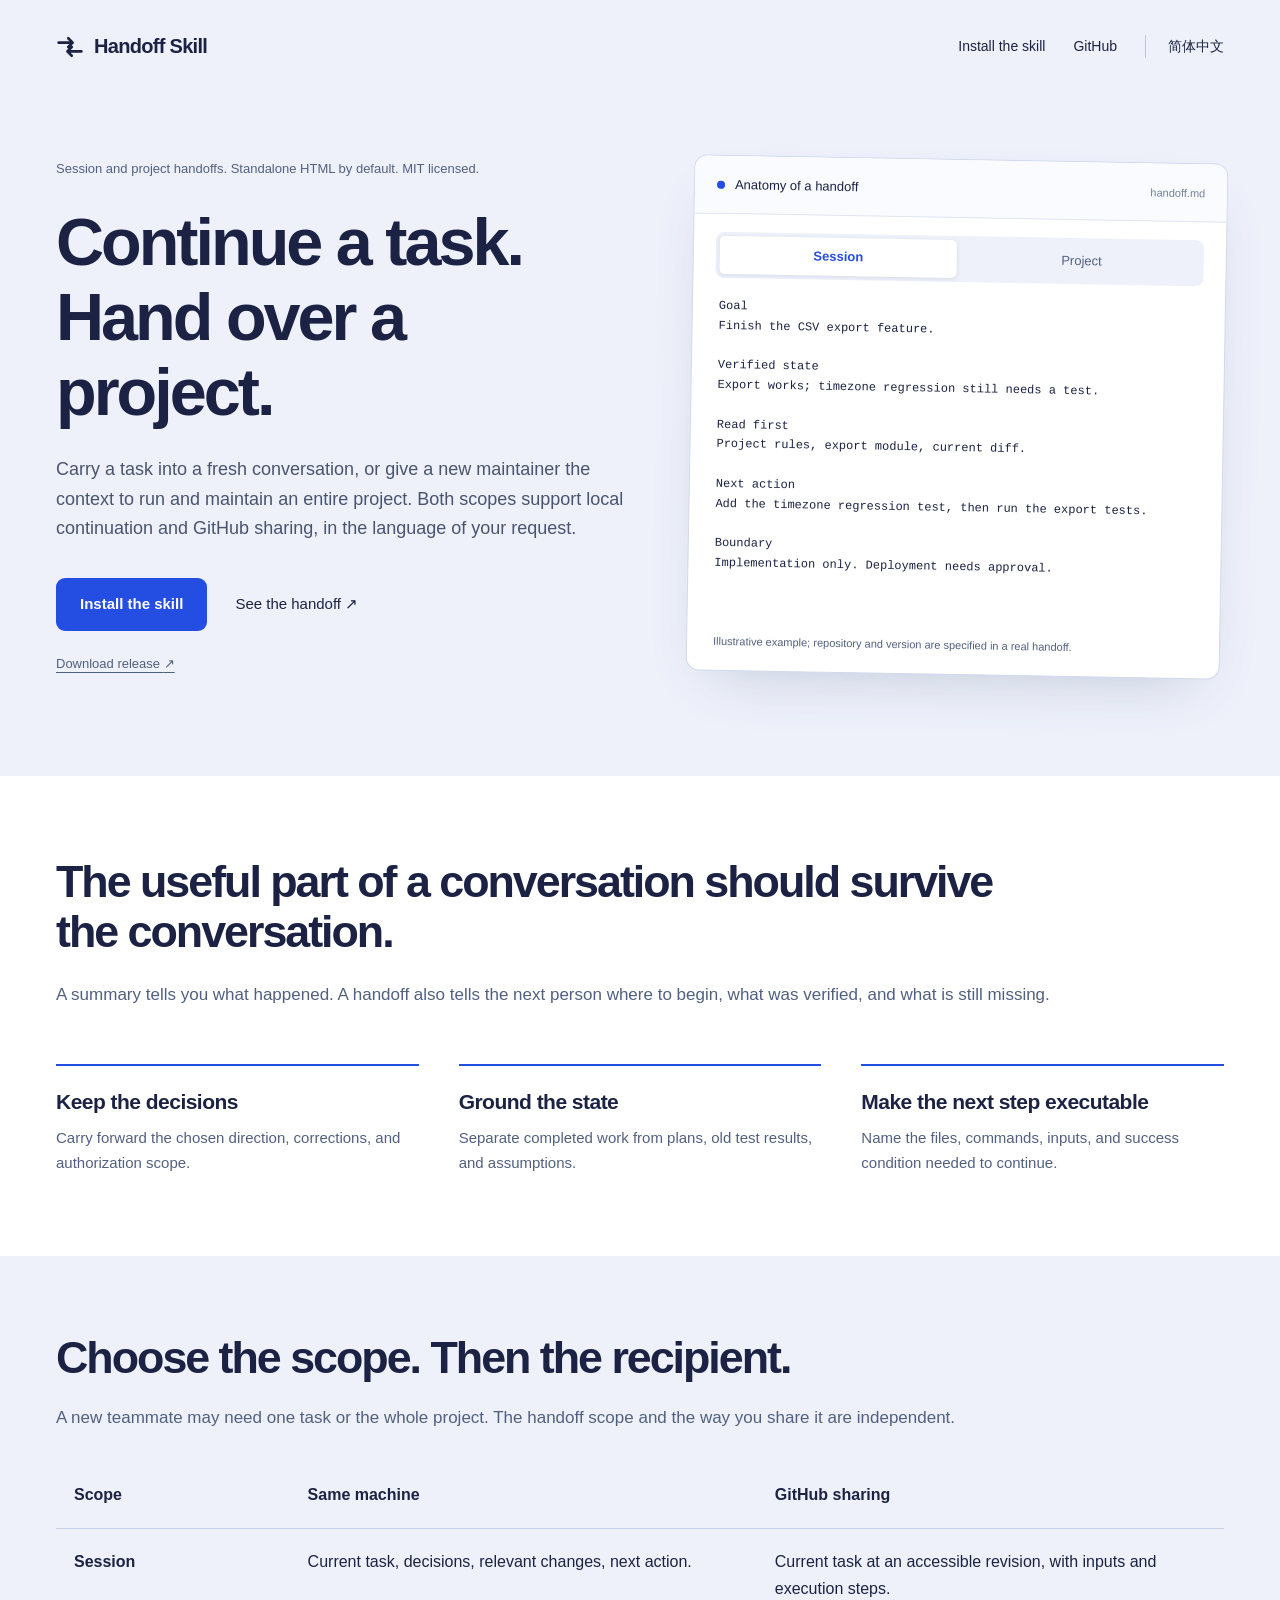
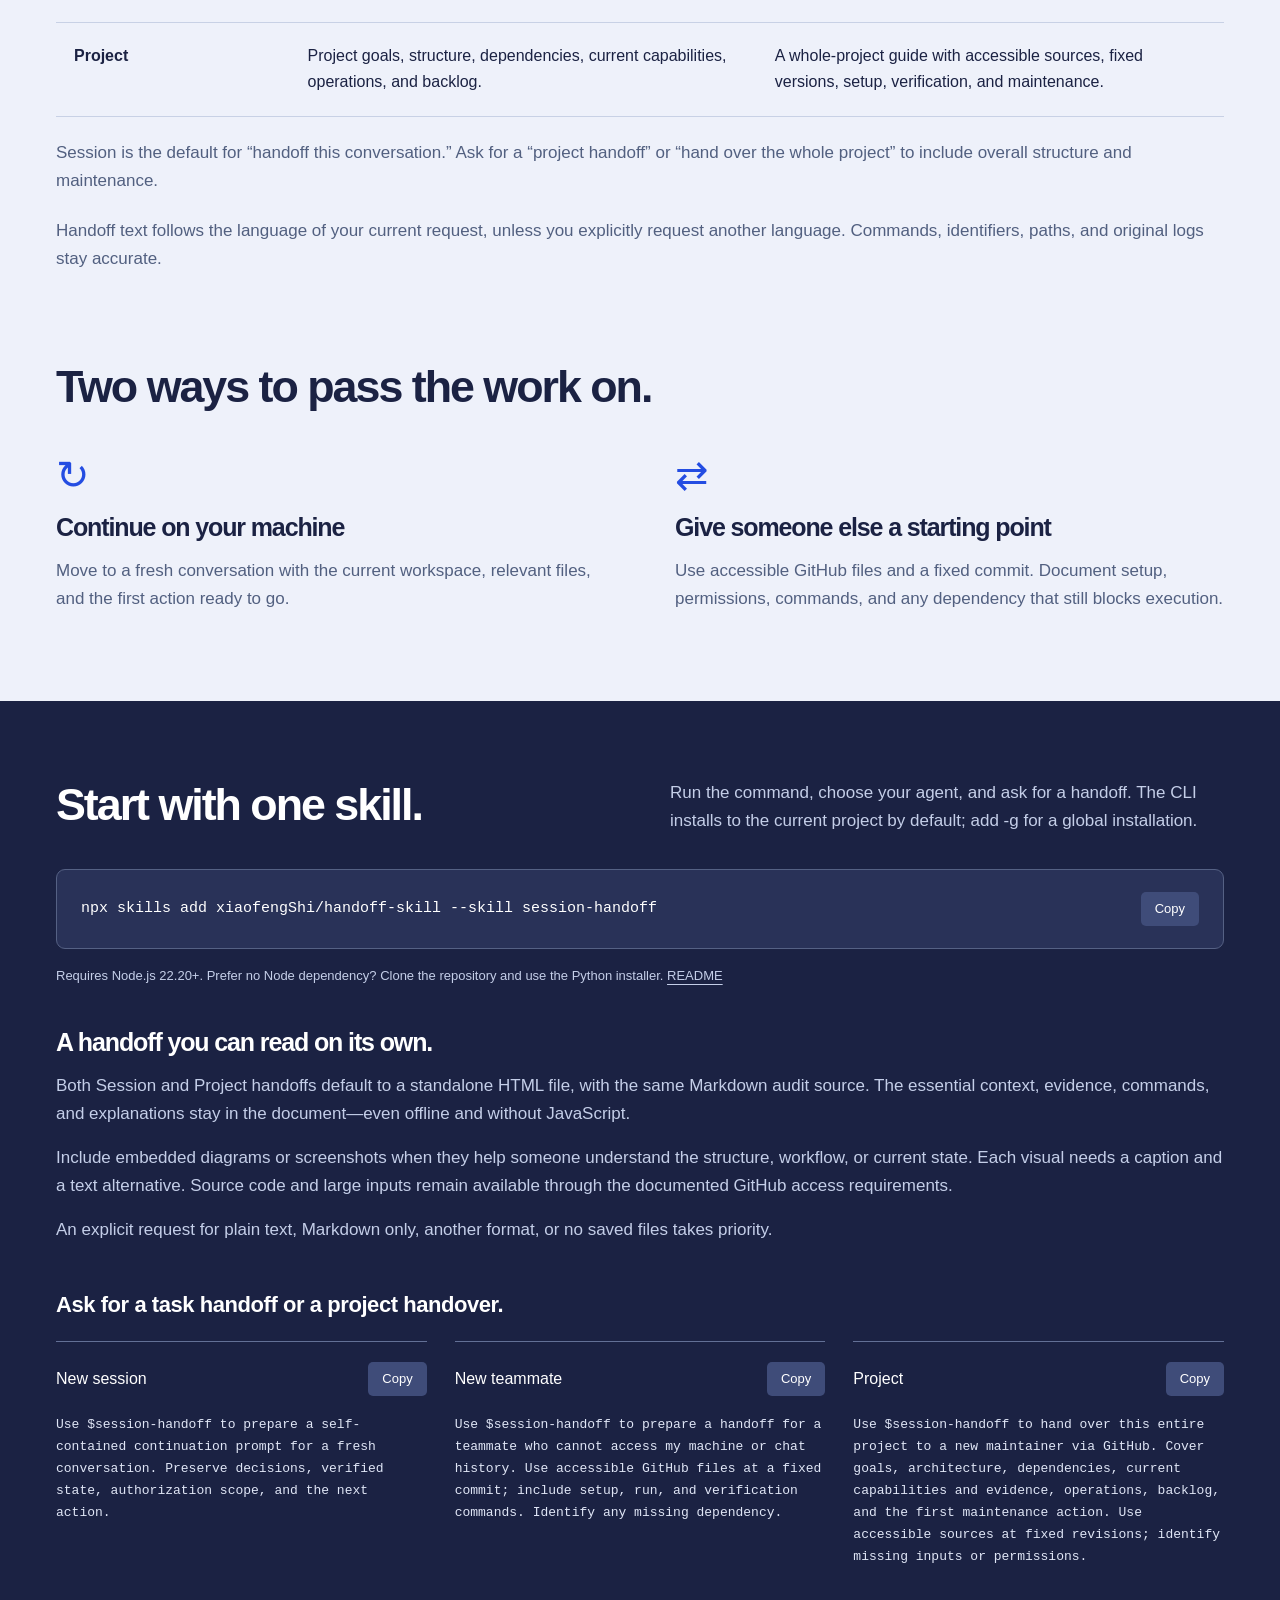
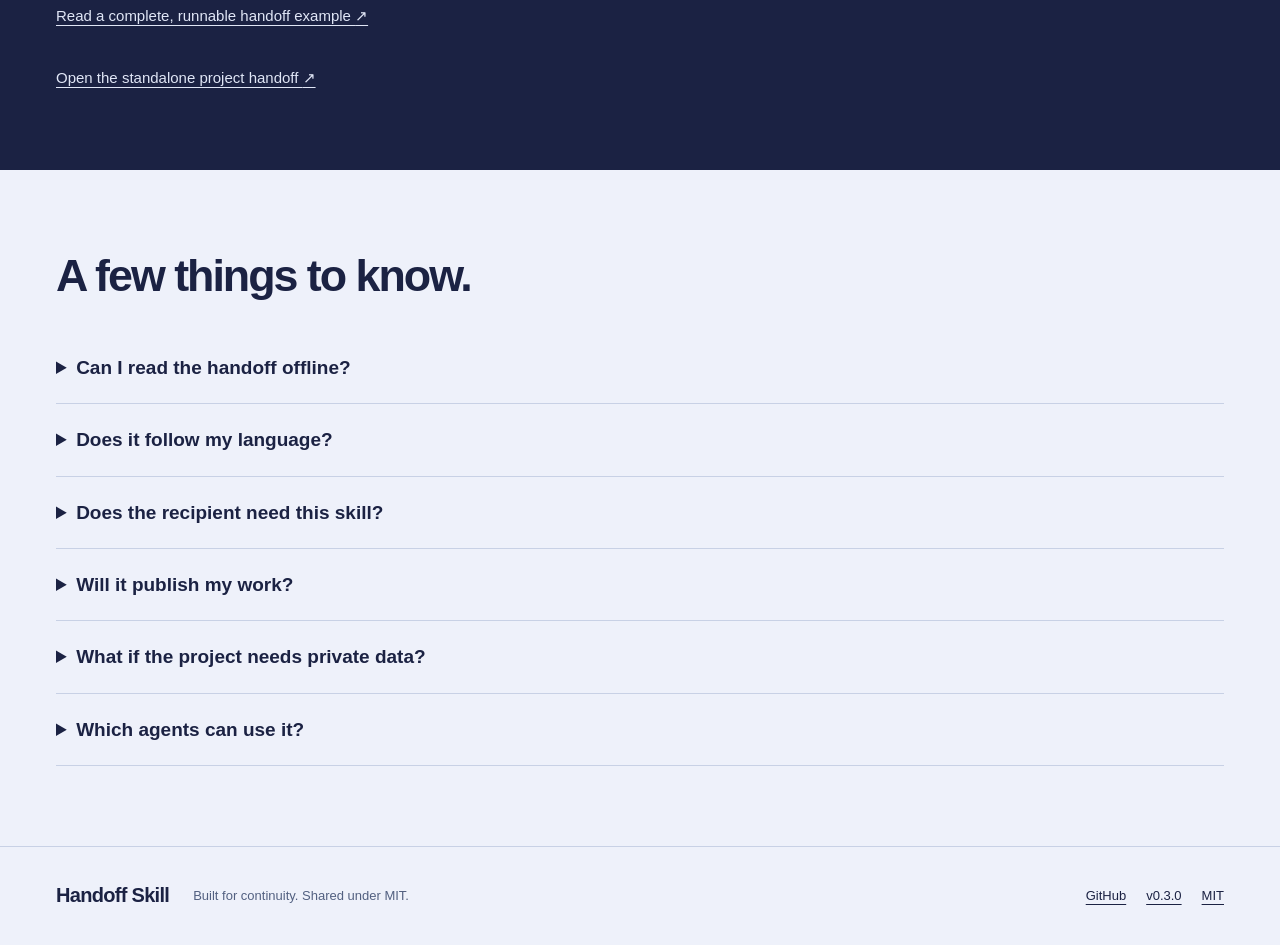
==== commit ca696281: "feat: deliver standalone HTML handoffs by default" ====
--- a/docs/index.html
+++ b/docs/index.html
@@ -4,14 +4,14 @@
     <meta charset="utf-8" />
     <meta name="viewport" content="width=device-width, initial-scale=1" />
     <title>Handoff Skill — Keep the context. Continue the work.</title>
-    <meta name="description" content="An open-source skill for session continuation and whole-project handovers. Preserve decisions, architecture, dependencies, verified state, and maintenance steps—in the user’s language." />
+    <meta name="description" content="Session and project handoffs for coding agents, delivered as standalone HTML with Markdown audit sources. Keep decisions, evidence, diagrams, and next steps readable offline." />
     <link rel="canonical" href="https://xiaofengshi.github.io/handoff-skill/" />
     <link rel="alternate" hreflang="en" href="https://xiaofengshi.github.io/handoff-skill/" />
     <link rel="alternate" hreflang="zh-CN" href="https://xiaofengshi.github.io/handoff-skill/zh/" />
     <link rel="alternate" hreflang="x-default" href="https://xiaofengshi.github.io/handoff-skill/" />
     <meta property="og:type" content="website" />
     <meta property="og:title" content="Handoff Skill — Keep the context. Continue the work." />
-    <meta property="og:description" content="An open-source skill for session continuation and whole-project handovers. Preserve decisions, architecture, dependencies, verified state, and maintenance steps—in the user’s language." />
+    <meta property="og:description" content="Session and project handoffs for coding agents, delivered as standalone HTML with Markdown audit sources. Keep decisions, evidence, diagrams, and next steps readable offline." />
     <meta property="og:url" content="https://xiaofengshi.github.io/handoff-skill/" />
     <meta property="og:image" content="https://xiaofengshi.github.io/handoff-skill/assets/social.png" />
     <meta property="og:image:width" content="1200" />
@@ -22,7 +22,7 @@
     <link rel="stylesheet" href="assets/style.css" />
     <script src="assets/app.js" defer></script>
     <script type="application/ld+json">
-      {"@context": "https://schema.org", "@type": "SoftwareSourceCode", "name": "session-handoff", "description": "An open-source skill for session continuation and whole-project handovers. Preserve decisions, architecture, dependencies, verified state, and maintenance steps—in the user’s language.", "codeRepository": "https://github.com/xiaofengShi/handoff-skill", "url": "https://xiaofengshi.github.io/handoff-skill/", "license": "https://github.com/xiaofengShi/handoff-skill/blob/main/LICENSE", "version": "v0.2.0", "inLanguage": "en"}
+      {"@context": "https://schema.org", "@type": "SoftwareSourceCode", "name": "session-handoff", "description": "Session and project handoffs for coding agents, delivered as standalone HTML with Markdown audit sources. Keep decisions, evidence, diagrams, and next steps readable offline.", "codeRepository": "https://github.com/xiaofengShi/handoff-skill", "url": "https://xiaofengshi.github.io/handoff-skill/", "license": "https://github.com/xiaofengShi/handoff-skill/blob/main/LICENSE", "version": "v0.3.0", "inLanguage": "en"}
     </script>
   </head>
   <body data-copied="Copied" data-copy-failed="Select and copy the text manually.">
@@ -50,7 +50,7 @@
     <main id="main">
       <section class="wrap hero">
         <div class="hero-copy">
-          <p class="small-note">Session and project handoffs for coding agents. MIT licensed.</p>
+          <p class="small-note">Session and project handoffs. Standalone HTML by default. MIT licensed.</p>
           <h1>Continue a task.<br>Hand over a project.</h1>
           <p class="intro">Carry a task into a fresh conversation, or give a new maintainer the context to run and maintain an entire project. Both scopes support local continuation and GitHub sharing, in the language of your request.</p>
           <div class="actions">
@@ -59,7 +59,7 @@
               >See the handoff <span aria-hidden="true">↗</span></a
             >
           </div>
-          <a class="release-link" href="https://github.com/xiaofengShi/handoff-skill/releases/tag/v0.2.0"
+          <a class="release-link" href="https://github.com/xiaofengShi/handoff-skill/releases/tag/v0.3.0"
             >Download release <span aria-hidden="true">↗</span></a
           >
         </div>
@@ -171,6 +171,12 @@
           <p class="install-note">
             Requires Node.js 22.20+. Prefer no Node dependency? Clone the repository and use the Python installer. <a href="https://github.com/xiaofengShi/handoff-skill#manual-codex-installation">README</a>
           </p>
+          <section class="delivery">
+            <h3>A handoff you can read on its own.</h3>
+            <p>Both Session and Project handoffs default to a standalone HTML file, with the same Markdown audit source. The essential context, evidence, commands, and explanations stay in the document—even offline and without JavaScript.</p>
+            <p>Include embedded diagrams or screenshots when they help someone understand the structure, workflow, or current state. Each visual needs a caption and a text alternative. Source code and large inputs remain available through the documented GitHub access requirements.</p>
+            <p>An explicit request for plain text, Markdown only, another format, or no saved files takes priority.</p>
+          </section>
           <h3 class="prompt-heading">Ask for a task handoff or a project handover.</h3>
           <div class="prompts"><article class="prompt-box"><div class="prompt-top"><span>New session</span><button type="button" data-copy="prompt-local">Copy</button></div><pre id="prompt-local">Use $session-handoff to prepare a self-contained continuation prompt for a fresh conversation. Preserve decisions, verified state, authorization scope, and the next action.</pre></article><article class="prompt-box"><div class="prompt-top"><span>New teammate</span><button type="button" data-copy="prompt-share">Copy</button></div><pre id="prompt-share">Use $session-handoff to prepare a handoff for a teammate who cannot access my machine or chat history. Use accessible GitHub files at a fixed commit; include setup, run, and verification commands. Identify any missing dependency.</pre></article><article class="prompt-box"><div class="prompt-top"><span>Project</span><button type="button" data-copy="prompt-project">Copy</button></div><pre id="prompt-project">Use $session-handoff to hand over this entire project to a new maintainer via GitHub. Cover goals, architecture, dependencies, current capabilities and evidence, operations, backlog, and the first maintenance action. Use accessible sources at fixed revisions; identify missing inputs or permissions.</pre></article></div>
           <a
@@ -179,10 +185,8 @@
             >Read a complete, runnable handoff example <span aria-hidden="true">↗</span></a
           >
           <p>
-            <a
-              class="example-link"
-              href="https://github.com/xiaofengShi/handoff-skill/blob/main/examples/project-handoff.md"
-              >Read a complete project handover <span aria-hidden="true">↗</span></a
+            <a class="example-link" href="https://xiaofengshi.github.io/handoff-skill/examples/project-handoff.html"
+              >Open the standalone project handoff <span aria-hidden="true">↗</span></a
             >
           </p>
         </div>
@@ -190,7 +194,7 @@
 
       <section class="wrap faq">
         <h2>A few things to know.</h2>
-        <details><summary>Does it follow my language?</summary><p>Yes. Handoff prose follows your current request’s language, or your explicit output-language instruction. Commands, paths, identifiers, and source logs are preserved. This also applies when editing handoff text.</p></details><details><summary>Does the recipient need this skill?</summary><p>No. A shared handoff should contain the instructions and accessible source references needed to continue.</p></details><details><summary>Will it publish my work?</summary><p>The handoff workflow requires explicit authorization before publishing, pushing, or changing access. Installing it does not grant that authorization.</p></details><details><summary>What if the project needs private data?</summary><p>The handoff should identify the access requirement or missing dependency. It should never embed credentials or claim a project is runnable while required inputs are unavailable.</p></details><details><summary>Which agents can use it?</summary><p>The package includes Codex metadata and standard SKILL.md instructions. The Skills CLI can install it to supported agents; behavior varies by host. The core instructions are in Chinese and request output in the user’s language.</p></details>
+        <details><summary>Can I read the handoff offline?</summary><p>Yes. The default HTML includes essential prose, inline styles, and embedded visuals without requiring JavaScript or a network connection. Fetching project code or private inputs can still require the access described in the document.</p></details><details><summary>Does it follow my language?</summary><p>Yes. Handoff prose follows your current request’s language, or your explicit output-language instruction. Commands, paths, identifiers, and source logs are preserved. This also applies when editing handoff text.</p></details><details><summary>Does the recipient need this skill?</summary><p>No. A shared handoff should contain the instructions and accessible source references needed to continue.</p></details><details><summary>Will it publish my work?</summary><p>The handoff workflow requires explicit authorization before publishing, pushing, or changing access. Installing it does not grant that authorization.</p></details><details><summary>What if the project needs private data?</summary><p>The handoff should identify the access requirement or missing dependency. It should never embed credentials or claim a project is runnable while required inputs are unavailable.</p></details><details><summary>Which agents can use it?</summary><p>The package includes Codex metadata and standard SKILL.md instructions. The Skills CLI can install it to supported agents; behavior varies by host. The core instructions are in Chinese and request output in the user’s language.</p></details>
       </section>
     </main>
     <footer class="wrap">
@@ -198,7 +202,7 @@
       <p>Built for continuity. Shared under MIT.</p>
       <div>
         <a href="https://github.com/xiaofengShi/handoff-skill">GitHub</a
-        ><a href="https://github.com/xiaofengShi/handoff-skill/releases/tag/v0.2.0">v0.2.0</a
+        ><a href="https://github.com/xiaofengShi/handoff-skill/releases/tag/v0.3.0">v0.3.0</a
         ><a href="https://github.com/xiaofengShi/handoff-skill/blob/main/LICENSE">MIT</a>
       </div>
     </footer>
--- a/docs/assets/style.css
+++ b/docs/assets/style.css
@@ -651,3 +651,11 @@
     font-size: 14px;
   }
 }
+
+.delivery {
+  margin-top: 42px;
+}
+.delivery p {
+  margin-top: 16px;
+  color: #c4cee8;
+}
